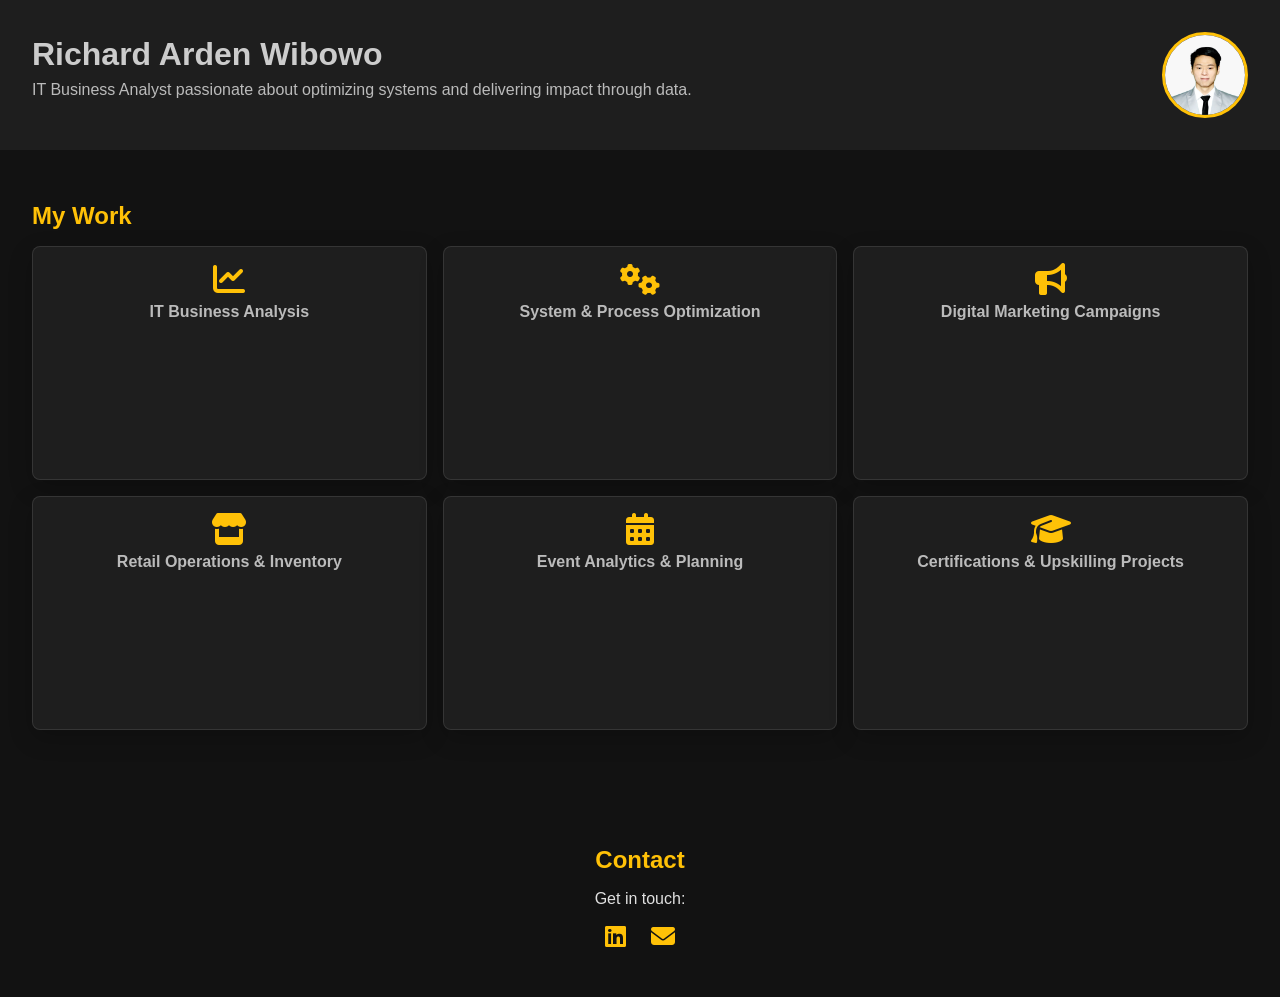
==== index.html @ 1804a98c "Add files via upload" ====
<!DOCTYPE html>
<html lang="en">
<head>
  <meta charset="UTF-8" />
  <meta name="viewport" content="width=device-width, initial-scale=1.0"/>
  <title>Richard Arden Wibowo - Portfolio</title>
  <link rel="stylesheet" href="https://cdnjs.cloudflare.com/ajax/libs/font-awesome/6.4.0/css/all.min.css"/>
  <style>
    body {
      font-family: 'Segoe UI', Tahoma, Geneva, Verdana, sans-serif;
      background: #121212;
      color: #e0e0e0;
      margin: 0;
      padding: 0;
    }
    nav {
      background: #222;
      color: #ffc107;
      display: flex;
      justify-content: space-around;
      padding: 1rem;
      position: sticky;
      top: 0;
      z-index: 1000;
    }
    nav a {
      color: #ffc107;
      text-decoration: none;
      font-weight: bold;
    }
    header {
      display: flex;
      justify-content: space-between;
      align-items: center;
      padding: 2rem;
      background: #1e1e1e;
    }
    header h1 {
      margin: 0;
      color: #ccc;
    }
    header img {
      width: 80px;
      height: 80px;
      border-radius: 50%;
      border: 3px solid #ffc107;
    }
    .intro {
      margin-top: 0.5rem;
      color: #bbb;
      font-size: 1rem;
    }
    .section {
      padding: 2rem;
    }
    .section h2 {
      color: #ffc107;
      margin-bottom: 1rem;
    }
    .work-gallery {
      display: grid;
      grid-template-columns: repeat(3, 1fr);
      gap: 1rem;
    }
    .work-gallery div {
      backdrop-filter: blur(10px);
      border: 1px solid rgba(255, 255, 255, 0.1);
      background: #1e1e1e;
      height: 200px;
      display: flex;
      flex-direction: column;
      align-items: center;
      justify-content: center;
      font-weight: 600;
      color: #bbb;
      border-radius: 8px;
      text-align: center;
      padding: 1rem;
      position: relative;
      overflow: hidden;
      transition: all 0.4s ease;
      cursor: pointer;
      box-shadow: 0 8px 24px rgba(0,0,0,0.2);
    }
    .work-gallery div:hover {
      transform: translateY(-5px);
      box-shadow: 0 10px 20px rgba(0, 0, 0, 0.15);
    }
    .work-gallery i {
      font-size: 2rem;
      margin-bottom: 0.5rem;
      color: #ffc107;
      transition: transform 0.3s ease;
    }
    .work-gallery div:hover i {
      transform: translateY(-10px) scale(1.1);
    }
    .desc {
      line-height: 1.5;
      opacity: 0;
      position: absolute;
      bottom: 1rem;
      left: 1rem;
      right: 1rem;
      font-size: 0.85rem;
      color: #ccc;
      transition: opacity 0.4s ease, transform 0.4s ease;
      transform: translateY(20px);
      pointer-events: none;
    }
    .work-gallery div:hover .desc {
      line-height: 1.5;
      opacity: 1;
      transform: translateY(0);
    }
    .contact {
      text-align: center;
      margin-top: 2rem;
    }
    .contact i {
      margin: 0 10px;
      color: #ffc107;
      font-size: 1.5rem;
    }
  </style>
</head>
<body>
  <style>
    a:hover {
      text-decoration: underline;
    }
    @media (max-width: 768px) {
      .work-gallery {
        grid-template-columns: 1fr !important;
      }
    }
  </style>
  <header>
    <div>
      <h1>Richard Arden Wibowo</h1>
      <p class="intro">IT Business Analyst passionate about optimizing systems and delivering impact through data.</p>
    </div>
    <img src="Square Photo Richard.png" alt="Profile Photo"/>
  </header>

  <section id="work" class="section">
    <h2>My Work</h2>
    <div class="work-gallery">
      <div>
        <i class="fas fa-chart-line"></i>
        IT Business Analysis
        <div class="desc">
          Improved Indonesia’s public portal UX, developed risk analysis for e-Gov systems, and supported data architecture for national projects.
        </div>
      </div>
      <div>
        <i class="fas fa-cogs"></i>
        System & Process Optimization
        <div class="desc">
          Enhanced criminal justice systems and archival infrastructure by aligning business needs with scalable IT solutions.
        </div>
      </div>
      <div>
        <i class="fas fa-bullhorn"></i>
        Digital Marketing Campaigns
        <div class="desc">
          Boosted engagement by 50% and website traffic by 25% through data-driven content strategy and SEO.
        </div>
      </div>
      <div>
        <i class="fas fa-store"></i>
        Retail Operations & Inventory
        <div class="desc">
          Applied AI and accessibility risk assessment for stock monitoring at Safeway; improved meat-cutting and labeling workflows.
        </div>
      </div>
      <div>
        <i class="fas fa-calendar-alt"></i>
        Event Analytics & Planning
        <div class="desc">
          Led event planning with data-driven scheduling, guest analysis, and vendor performance tracking across multiple concurrent events.
        </div>
      </div>
      <div>
        <i class="fas fa-graduation-cap"></i>
        Certifications & Upskilling Projects
        <div class="desc">
          Hands-on projects in Machine Learning, Cloud Computing (Bangkit), Oracle Database, and SAP S/4HANA systems.
        </div>
      </div>
    </div>
  </section>

  <section id="contact" class="section contact">
    <h2>Contact</h2>
    <p>Get in touch:</p>
    <p>
      <a href="https://www.linkedin.com/in/richard-arden/" target="_blank"><i class="fab fa-linkedin"></i></a>
      <a href="mailto:richard.arden.w@gmail.com"><i class="fas fa-envelope"></i></a>
    </p>
  </section>
</body>
</html>
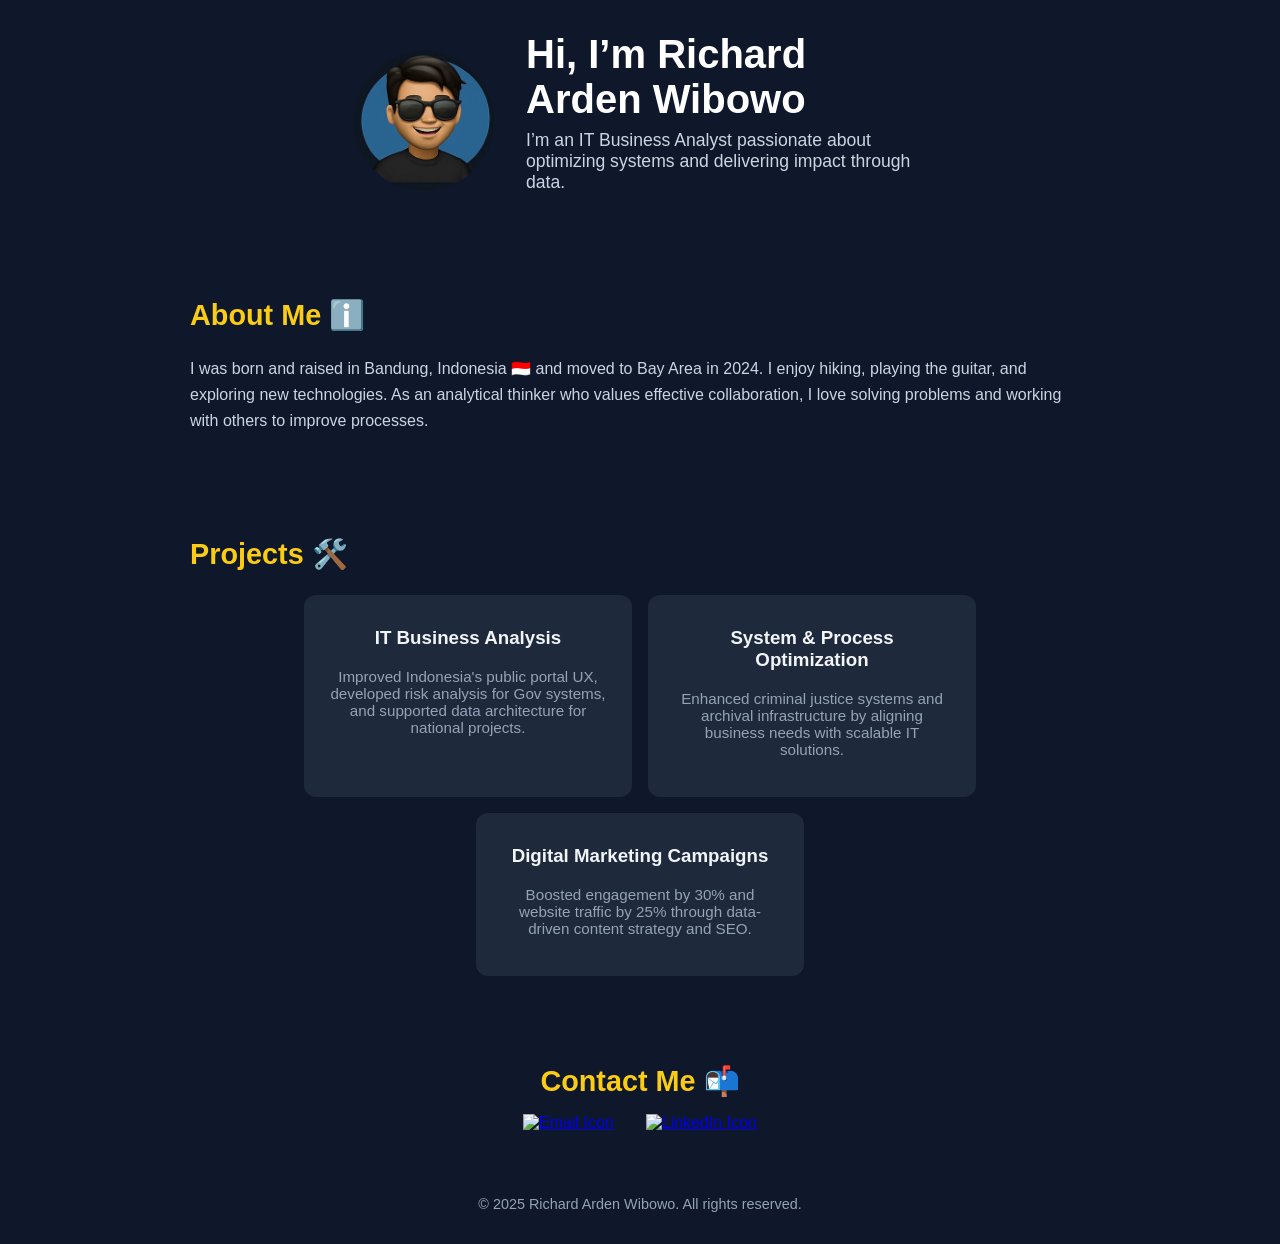
==== commit 6b53b287: "Add files via upload" ====
--- a/index.html
+++ b/index.html
@@ -1,204 +1,168 @@
-
 <!DOCTYPE html>
 <html lang="en">
 <head>
   <meta charset="UTF-8" />
-  <meta name="viewport" content="width=device-width, initial-scale=1.0"/>
+  <meta name="viewport" content="width=device-width, initial-scale=1.0" />
   <title>Richard Arden Wibowo - Portfolio</title>
-  <link rel="stylesheet" href="https://cdnjs.cloudflare.com/ajax/libs/font-awesome/6.4.0/css/all.min.css"/>
   <style>
     body {
-      font-family: 'Segoe UI', Tahoma, Geneva, Verdana, sans-serif;
-      background: #121212;
-      color: #e0e0e0;
       margin: 0;
-      padding: 0;
-    }
-    nav {
-      background: #222;
-      color: #ffc107;
-      display: flex;
-      justify-content: space-around;
-      padding: 1rem;
-      position: sticky;
-      top: 0;
-      z-index: 1000;
-    }
-    nav a {
-      color: #ffc107;
-      text-decoration: none;
-      font-weight: bold;
+      font-family: 'Segoe UI', sans-serif;
+      background-color: #0f172a;
+      color: #ffffff;
     }
     header {
       display: flex;
-      justify-content: space-between;
       align-items: center;
-      padding: 2rem;
-      background: #1e1e1e;
-    }
-    header h1 {
-      margin: 0;
-      color: #ccc;
+      justify-content: center;
+      flex-wrap: wrap;
+      padding: 2rem 1rem;
+      gap: 2rem;
     }
     header img {
-      width: 80px;
-      height: 80px;
+      width: 140px;
+      height: 140px;
       border-radius: 50%;
-      border: 3px solid #ffc107;
     }
-    .intro {
+    .intro-text {
+      max-width: 400px;
+    }
+    .intro-text h1 {
+      font-size: 2.5rem;
+      font-weight: bold;
+      margin: 0;
+    }
+    .intro-text p {
+      font-size: 1.1rem;
+      color: #cbd5e1;
       margin-top: 0.5rem;
-      color: #bbb;
-      font-size: 1rem;
     }
-    .section {
+    .about-section, .projects-section {
+      padding: 2rem 1rem;
+      max-width: 900px;
+      margin: auto;
+    }
+    .about-section h2, .projects-section h2 {
+      color: #facc15;
+      font-size: 1.8rem;
+    }
+    .about-section p {
+      line-height: 1.6;
+      color: #cbd5e1;
+    }
+    .projects {
+      display: flex;
+      flex-wrap: wrap;
+      gap: 1rem;
+      justify-content: center;
+      margin-top: 1rem;
+    }
+    .project-card {
+      background-color: #1e293b;
+      padding: 1.5rem;
+      border-radius: 12px;
+      flex: 1;
+      min-width: 250px;
+      max-width: 280px;
+      text-align: center;
+      transition: transform 0.3s ease;
+    }
+    .project-card:hover {
+      transform: translateY(-5px);
+    }
+    .project-card h3 {
+      margin-top: 0.5rem;
+      color: #f1f5f9;
+    }
+    .project-card p {
+      font-size: 0.95rem;
+      color: #94a3b8;
+    }
+    .contact-icons {
+      display: flex;
+      gap: 2rem;
+      justify-content: center;
+      align-items: center;
+      margin-top: 1rem;
+    }
+    .contact-icons img {
+      width: 40px;
+      transition: transform 0.2s ease;
+    }
+    .contact-icons img:hover {
+      transform: scale(1.1);
+    }
+    footer {
+      text-align: center;
       padding: 2rem;
+      color: #94a3b8;
+      font-size: 0.9rem;
     }
-    .section h2 {
-      color: #ffc107;
+    .contact-section {
+      padding: 2rem 1rem;
+      max-width: 1200px;
+      margin: auto;
+    }
+    .contact-section h2 {
+      color: #facc15;
+      font-size: 1.8rem;
+      text-align: center;
       margin-bottom: 1rem;
     }
-    .work-gallery {
-      display: grid;
-      grid-template-columns: repeat(3, 1fr);
-      gap: 1rem;
-    }
-    .work-gallery div {
-      backdrop-filter: blur(10px);
-      border: 1px solid rgba(255, 255, 255, 0.1);
-      background: #1e1e1e;
-      height: 200px;
-      display: flex;
-      flex-direction: column;
-      align-items: center;
-      justify-content: center;
-      font-weight: 600;
-      color: #bbb;
-      border-radius: 8px;
+    .contact-section p {
+      line-height: 1.6;
+      color: #cbd5e1;
       text-align: center;
-      padding: 1rem;
-      position: relative;
-      overflow: hidden;
-      transition: all 0.4s ease;
-      cursor: pointer;
-      box-shadow: 0 8px 24px rgba(0,0,0,0.2);
-    }
-    .work-gallery div:hover {
-      transform: translateY(-5px);
-      box-shadow: 0 10px 20px rgba(0, 0, 0, 0.15);
-    }
-    .work-gallery i {
-      font-size: 2rem;
-      margin-bottom: 0.5rem;
-      color: #ffc107;
-      transition: transform 0.3s ease;
-    }
-    .work-gallery div:hover i {
-      transform: translateY(-10px) scale(1.1);
-    }
-    .desc {
-      line-height: 1.5;
-      opacity: 0;
-      position: absolute;
-      bottom: 1rem;
-      left: 1rem;
-      right: 1rem;
-      font-size: 0.85rem;
-      color: #ccc;
-      transition: opacity 0.4s ease, transform 0.4s ease;
-      transform: translateY(20px);
-      pointer-events: none;
-    }
-    .work-gallery div:hover .desc {
-      line-height: 1.5;
-      opacity: 1;
-      transform: translateY(0);
-    }
-    .contact {
-      text-align: center;
-      margin-top: 2rem;
-    }
-    .contact i {
-      margin: 0 10px;
-      color: #ffc107;
-      font-size: 1.5rem;
     }
   </style>
 </head>
 <body>
-  <style>
-    a:hover {
-      text-decoration: underline;
-    }
-    @media (max-width: 768px) {
-      .work-gallery {
-        grid-template-columns: 1fr !important;
-      }
-    }
-  </style>
   <header>
-    <div>
-      <h1>Richard Arden Wibowo</h1>
-      <p class="intro">IT Business Analyst passionate about optimizing systems and delivering impact through data.</p>
+    <img src="0A3C7063-E66E-418E-AC38-9A99B55E7B28_1_201_a.jpeg" alt="Richard Arden Wibowo Genmoji">
+    <div class="intro-text">
+      <h1>Hi, I’m Richard Arden Wibowo</h1>
+      <p>I’m an IT Business Analyst passionate about optimizing systems and delivering impact through data.</p>
     </div>
-    <img src="Square Photo Richard.png" alt="Profile Photo"/>
   </header>
 
-  <section id="work" class="section">
-    <h2>My Work</h2>
-    <div class="work-gallery">
-      <div>
-        <i class="fas fa-chart-line"></i>
-        IT Business Analysis
-        <div class="desc">
-          Improved Indonesia’s public portal UX, developed risk analysis for e-Gov systems, and supported data architecture for national projects.
-        </div>
+  <section class="about-section">
+    <h2>About Me <span>ℹ️</span></h2>
+    <p>
+      I was born and raised in Bandung, Indonesia 🇮🇩 and moved to Bay Area in 2024. I enjoy hiking, playing the guitar, and exploring new technologies. As an analytical thinker who values effective collaboration, I love solving problems and working with others to improve processes.
+    </p>
+  </section>
+
+  <section class="projects-section">
+    <h2>Projects 🛠️</h2>
+    <div class="projects">
+      <div class="project-card">
+        <h3>IT Business Analysis</h3>
+        <p>Improved Indonesia's public portal UX, developed risk analysis for Gov systems, and supported data architecture for national projects.</p>
       </div>
-      <div>
-        <i class="fas fa-cogs"></i>
-        System & Process Optimization
-        <div class="desc">
-          Enhanced criminal justice systems and archival infrastructure by aligning business needs with scalable IT solutions.
-        </div>
+      <div class="project-card">
+        <h3>System & Process Optimization</h3>
+        <p>Enhanced criminal justice systems and archival infrastructure by aligning business needs with scalable IT solutions.</p>
       </div>
-      <div>
-        <i class="fas fa-bullhorn"></i>
-        Digital Marketing Campaigns
-        <div class="desc">
-          Boosted engagement by 50% and website traffic by 25% through data-driven content strategy and SEO.
-        </div>
-      </div>
-      <div>
-        <i class="fas fa-store"></i>
-        Retail Operations & Inventory
-        <div class="desc">
-          Applied AI and accessibility risk assessment for stock monitoring at Safeway; improved meat-cutting and labeling workflows.
-        </div>
-      </div>
-      <div>
-        <i class="fas fa-calendar-alt"></i>
-        Event Analytics & Planning
-        <div class="desc">
-          Led event planning with data-driven scheduling, guest analysis, and vendor performance tracking across multiple concurrent events.
-        </div>
-      </div>
-      <div>
-        <i class="fas fa-graduation-cap"></i>
-        Certifications & Upskilling Projects
-        <div class="desc">
-          Hands-on projects in Machine Learning, Cloud Computing (Bangkit), Oracle Database, and SAP S/4HANA systems.
-        </div>
+      <div class="project-card">
+        <h3>Digital Marketing Campaigns</h3>
+        <p>Boosted engagement by 30% and website traffic by 25% through data-driven content strategy and SEO.</p>
       </div>
     </div>
   </section>
 
-  <section id="contact" class="section contact">
-    <h2>Contact</h2>
-    <p>Get in touch:</p>
-    <p>
-      <a href="https://www.linkedin.com/in/richard-arden/" target="_blank"><i class="fab fa-linkedin"></i></a>
-      <a href="mailto:richard.arden.w@gmail.com"><i class="fas fa-envelope"></i></a>
-    </p>
+  <section class="contact-section">
+    <h2>Contact Me 📬</h2>
+    <div class="contact-icons">
+      <a href="mailto:richard.arden.w@gmail.com" target="_blank">
+        <img src="https://cdn-icons-png.flaticon.com/512/732/732200.png" alt="Email Icon">
+      </a>
+      <a href="https://www.linkedin.com/in/richard-arden/" target="_blank">
+        <img src="https://cdn-icons-png.flaticon.com/512/174/174857.png" alt="LinkedIn Icon">
+      </a>
+    </div>
   </section>
+  <footer>
+    &copy; 2025 Richard Arden Wibowo. All rights reserved.
+  </footer>
 </body>
 </html>
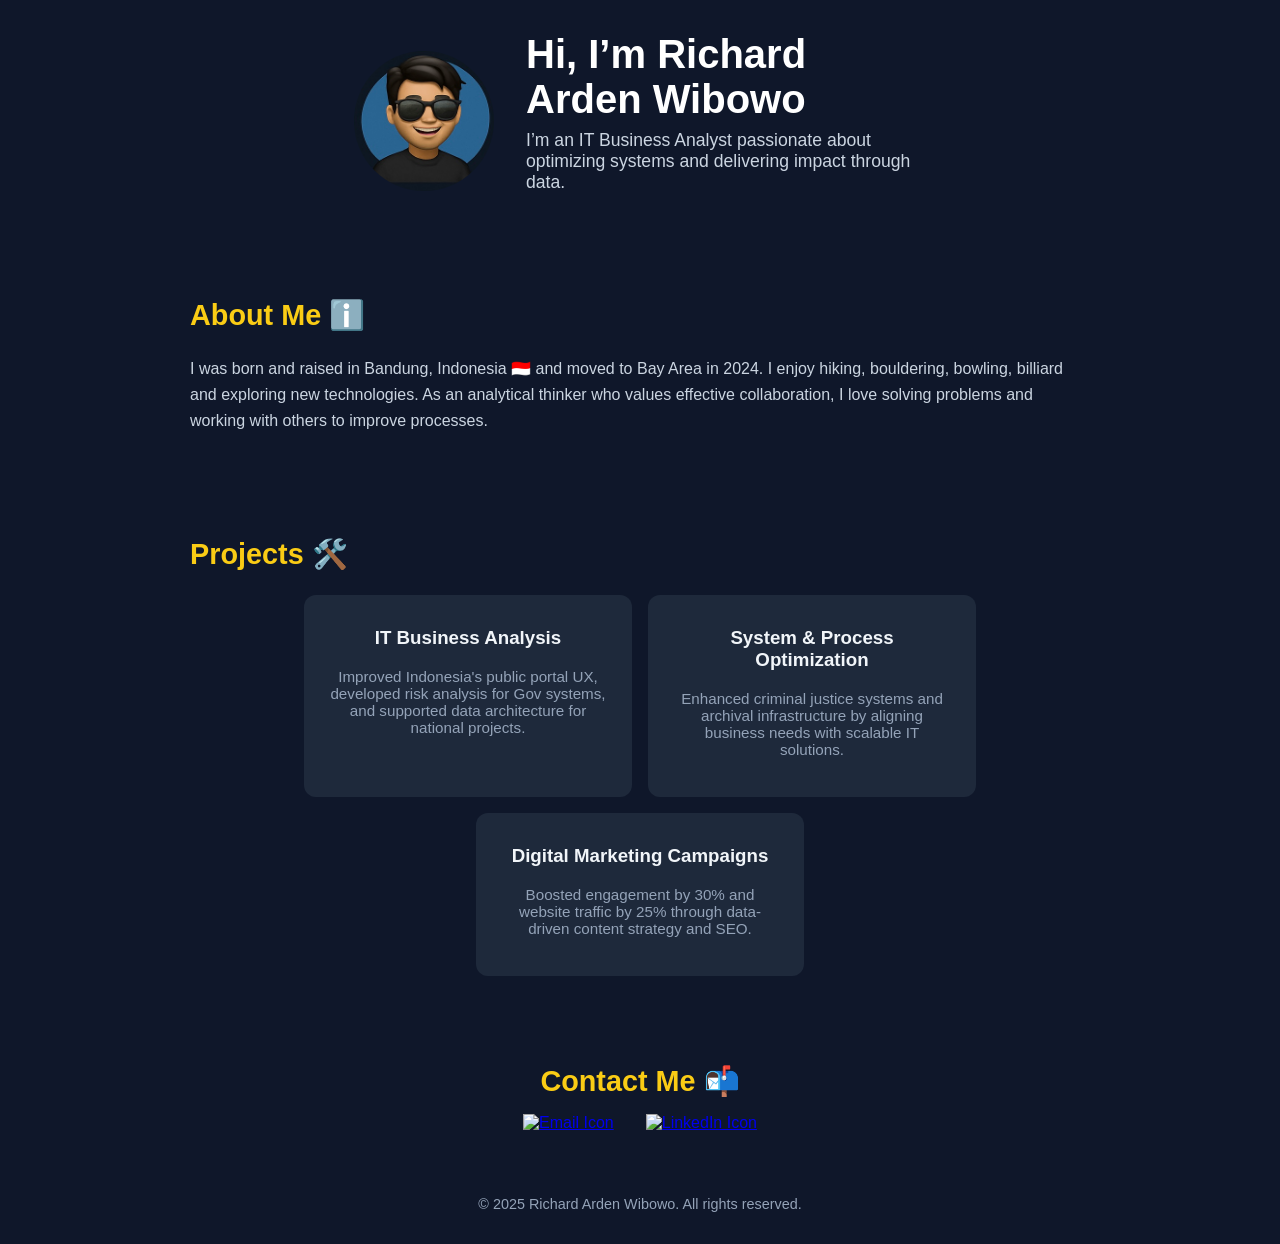
==== commit 3d090f67: "Update index.html" ====
--- a/index.html
+++ b/index.html
@@ -128,7 +128,7 @@
   <section class="about-section">
     <h2>About Me <span>ℹ️</span></h2>
     <p>
-      I was born and raised in Bandung, Indonesia 🇮🇩 and moved to Bay Area in 2024. I enjoy hiking, playing the guitar, and exploring new technologies. As an analytical thinker who values effective collaboration, I love solving problems and working with others to improve processes.
+      I was born and raised in Bandung, Indonesia 🇮🇩 and moved to Bay Area in 2024. I enjoy hiking, bouldering, bowling, billiard and exploring new technologies. As an analytical thinker who values effective collaboration, I love solving problems and working with others to improve processes.
     </p>
   </section>
 
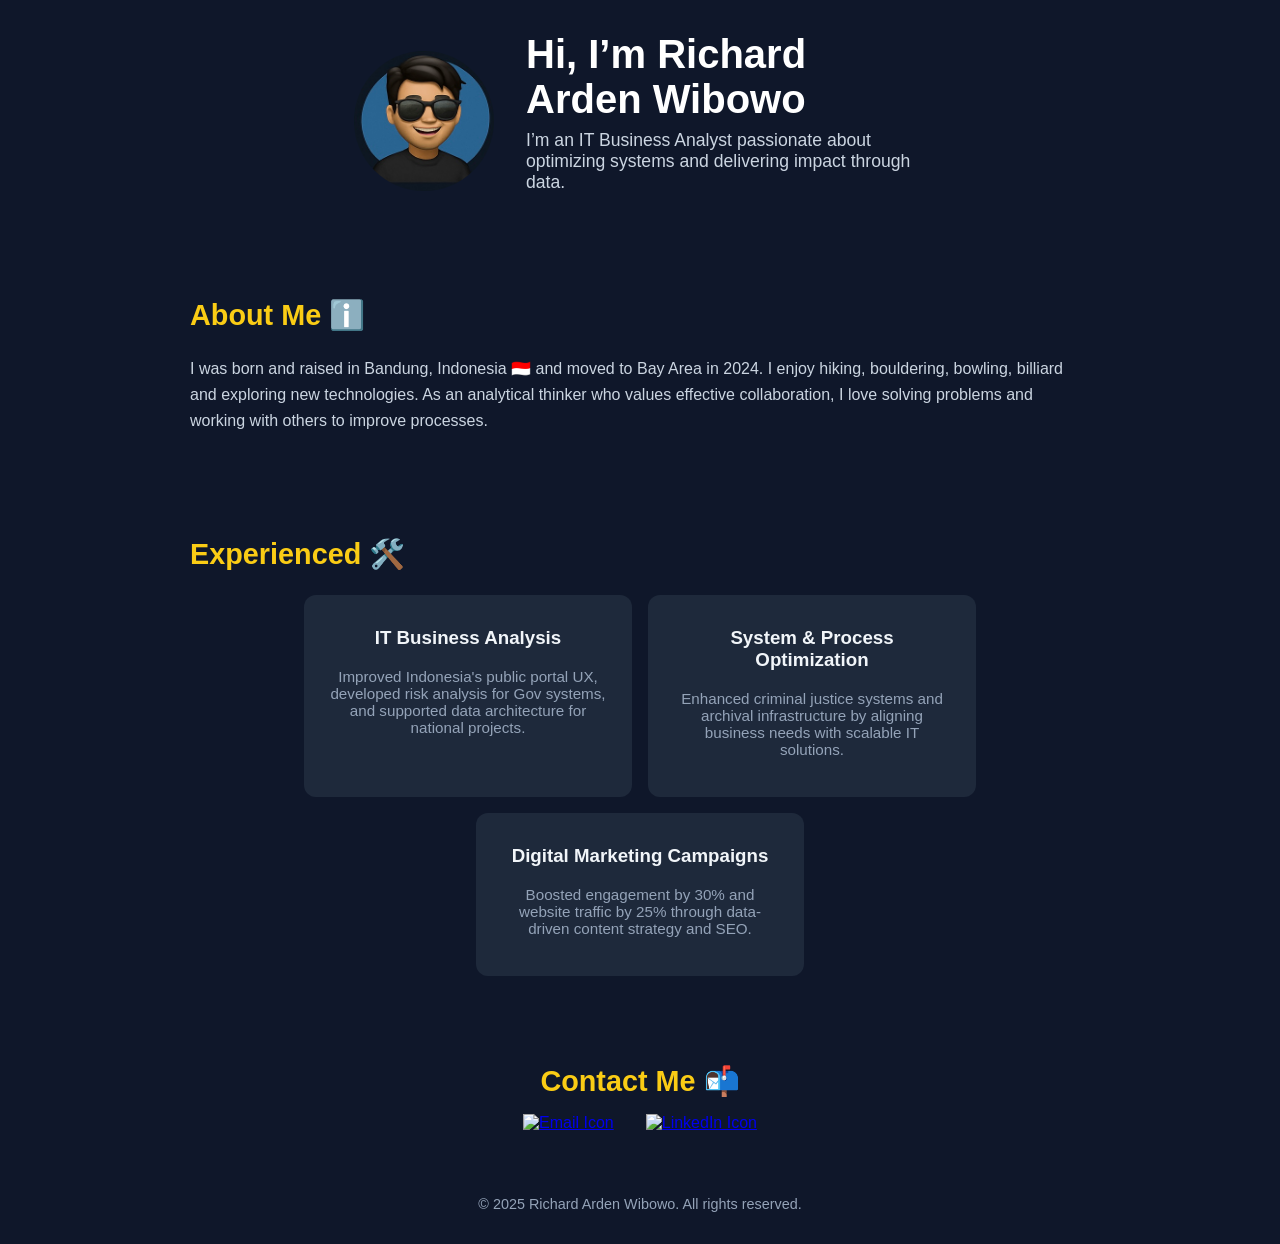
==== commit 627c5f2c: "Update index.html" ====
--- a/index.html
+++ b/index.html
@@ -133,7 +133,7 @@
   </section>
 
   <section class="projects-section">
-    <h2>Projects 🛠️</h2>
+    <h2>Experienced 🛠️</h2>
     <div class="projects">
       <div class="project-card">
         <h3>IT Business Analysis</h3>
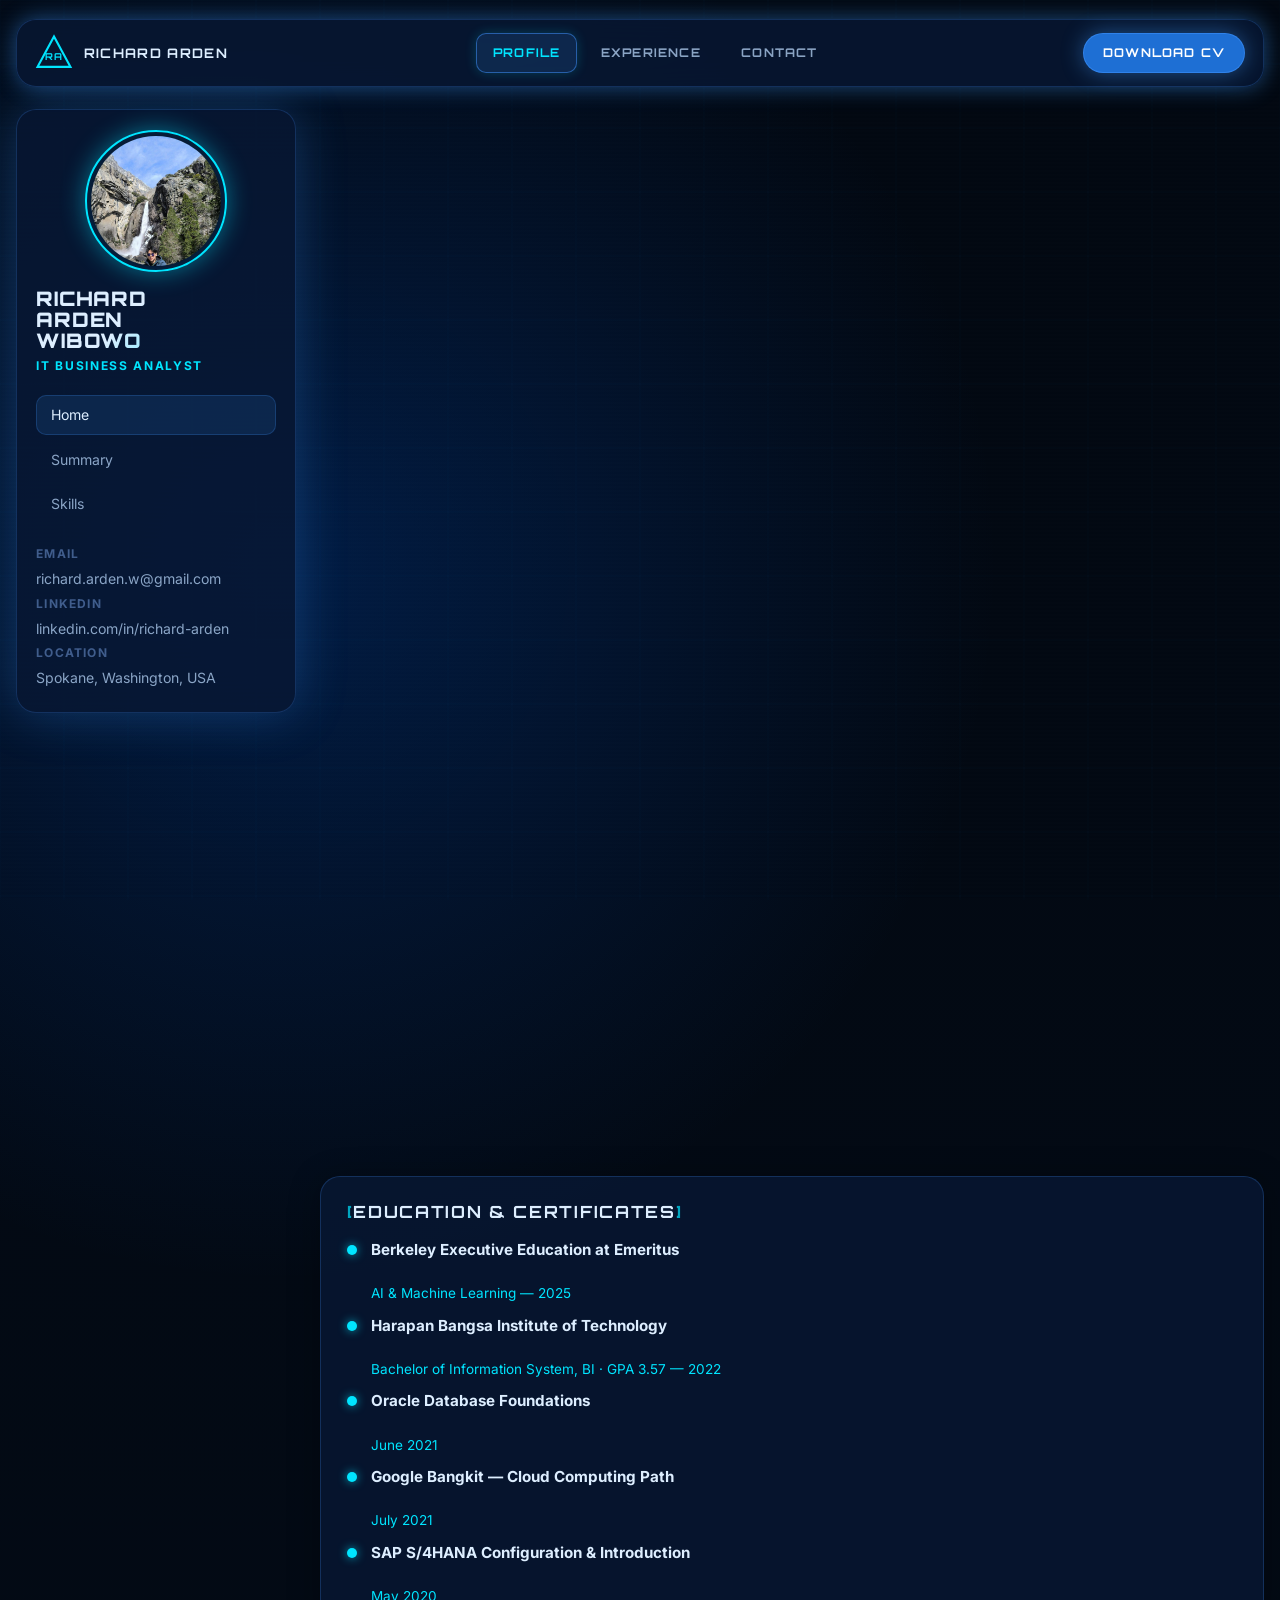
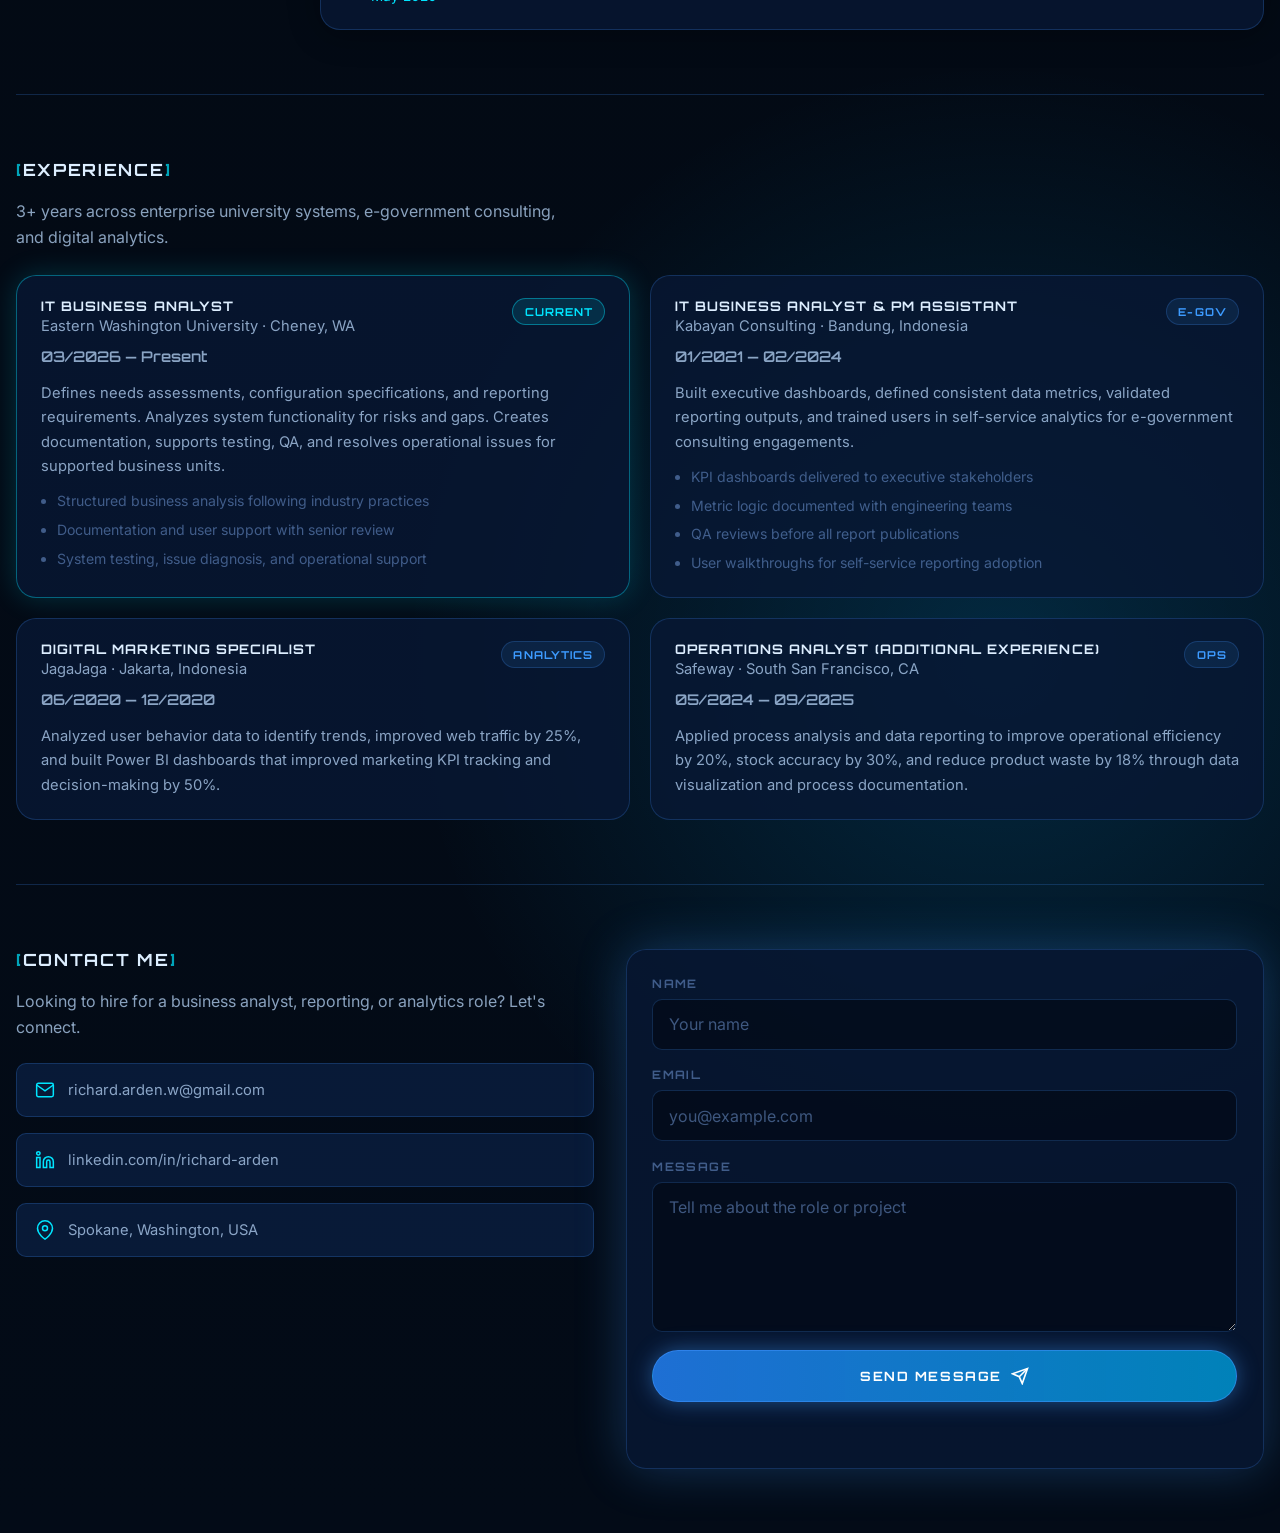
==== commit d756dcf8: "Rename richard-portfolio.html to index.html" ====
--- a/index.html
+++ b/index.html
@@ -1,168 +1,275 @@
 <!DOCTYPE html>
-<html lang="en">
+<html lang="en" data-theme="dark">
 <head>
   <meta charset="UTF-8" />
   <meta name="viewport" content="width=device-width, initial-scale=1.0" />
-  <title>Richard Arden Wibowo - Portfolio</title>
-  <style>
-    body {
-      margin: 0;
-      font-family: 'Segoe UI', sans-serif;
-      background-color: #0f172a;
-      color: #ffffff;
-    }
-    header {
-      display: flex;
-      align-items: center;
-      justify-content: center;
-      flex-wrap: wrap;
-      padding: 2rem 1rem;
-      gap: 2rem;
-    }
-    header img {
-      width: 140px;
-      height: 140px;
-      border-radius: 50%;
-    }
-    .intro-text {
-      max-width: 400px;
-    }
-    .intro-text h1 {
-      font-size: 2.5rem;
-      font-weight: bold;
-      margin: 0;
-    }
-    .intro-text p {
-      font-size: 1.1rem;
-      color: #cbd5e1;
-      margin-top: 0.5rem;
-    }
-    .about-section, .projects-section {
-      padding: 2rem 1rem;
-      max-width: 900px;
-      margin: auto;
-    }
-    .about-section h2, .projects-section h2 {
-      color: #facc15;
-      font-size: 1.8rem;
-    }
-    .about-section p {
-      line-height: 1.6;
-      color: #cbd5e1;
-    }
-    .projects {
-      display: flex;
-      flex-wrap: wrap;
-      gap: 1rem;
-      justify-content: center;
-      margin-top: 1rem;
-    }
-    .project-card {
-      background-color: #1e293b;
-      padding: 1.5rem;
-      border-radius: 12px;
-      flex: 1;
-      min-width: 250px;
-      max-width: 280px;
-      text-align: center;
-      transition: transform 0.3s ease;
-    }
-    .project-card:hover {
-      transform: translateY(-5px);
-    }
-    .project-card h3 {
-      margin-top: 0.5rem;
-      color: #f1f5f9;
-    }
-    .project-card p {
-      font-size: 0.95rem;
-      color: #94a3b8;
-    }
-    .contact-icons {
-      display: flex;
-      gap: 2rem;
-      justify-content: center;
-      align-items: center;
-      margin-top: 1rem;
-    }
-    .contact-icons img {
-      width: 40px;
-      transition: transform 0.2s ease;
-    }
-    .contact-icons img:hover {
-      transform: scale(1.1);
-    }
-    footer {
-      text-align: center;
-      padding: 2rem;
-      color: #94a3b8;
-      font-size: 0.9rem;
-    }
-    .contact-section {
-      padding: 2rem 1rem;
-      max-width: 1200px;
-      margin: auto;
-    }
-    .contact-section h2 {
-      color: #facc15;
-      font-size: 1.8rem;
-      text-align: center;
-      margin-bottom: 1rem;
-    }
-    .contact-section p {
-      line-height: 1.6;
-      color: #cbd5e1;
-      text-align: center;
-    }
-  </style>
+  <title>Richard Arden Wibowo — IT Business Analyst</title>
+  <meta name="description" content="IT Business Analyst portfolio — Richard Arden Wibowo" />
+  <link rel="preconnect" href="https://fonts.googleapis.com">
+  <link rel="preconnect" href="https://fonts.gstatic.com" crossorigin>
+  <link href="https://fonts.googleapis.com/css2?family=Orbitron:wght@400;600;700;900&family=Inter:wght@300;400;500;600;700&display=swap" rel="stylesheet">
+  <link rel="stylesheet" href="./styles.css" />
+  <script defer src="./script.js"></script>
 </head>
 <body>
-  <header>
-    <img src="0A3C7063-E66E-418E-AC38-9A99B55E7B28_1_201_a.jpeg" alt="Richard Arden Wibowo Genmoji">
-    <div class="intro-text">
-      <h1>Hi, I’m Richard Arden Wibowo</h1>
-      <p>I’m an IT Business Analyst passionate about optimizing systems and delivering impact through data.</p>
-    </div>
-  </header>
-
-  <section class="about-section">
-    <h2>About Me <span>ℹ️</span></h2>
-    <p>
-      I was born and raised in Bandung, Indonesia 🇮🇩 and moved to Bay Area in 2024. I enjoy hiking, bouldering, bowling, billiard and exploring new technologies. As an analytical thinker who values effective collaboration, I love solving problems and working with others to improve processes.
-    </p>
-  </section>
-
-  <section class="projects-section">
-    <h2>Experienced 🛠️</h2>
-    <div class="projects">
-      <div class="project-card">
-        <h3>IT Business Analysis</h3>
-        <p>Improved Indonesia's public portal UX, developed risk analysis for Gov systems, and supported data architecture for national projects.</p>
+  <a class="skip-link" href="#main">Skip to content</a>
+  <canvas id="grid-canvas" aria-hidden="true"></canvas>
+
+  <div class="shell">
+    <header class="topbar" role="banner">
+      <div class="brand">
+        <svg viewBox="0 0 44 44" width="38" height="38" aria-label="RA logo" role="img">
+          <polygon points="22,3 41,38 3,38" fill="none" stroke="currentColor" stroke-width="2.5" class="logo-tri"/>
+          <text x="22" y="30" text-anchor="middle" font-family="Orbitron" font-size="11" font-weight="700" fill="currentColor" class="logo-text">RA</text>
+        </svg>
+        <span>RICHARD ARDEN</span>
       </div>
-      <div class="project-card">
-        <h3>System & Process Optimization</h3>
-        <p>Enhanced criminal justice systems and archival infrastructure by aligning business needs with scalable IT solutions.</p>
-      </div>
-      <div class="project-card">
-        <h3>Digital Marketing Campaigns</h3>
-        <p>Boosted engagement by 30% and website traffic by 25% through data-driven content strategy and SEO.</p>
-      </div>
-    </div>
-  </section>
-
-  <section class="contact-section">
-    <h2>Contact Me 📬</h2>
-    <div class="contact-icons">
-      <a href="mailto:richard.arden.w@gmail.com" target="_blank">
-        <img src="https://cdn-icons-png.flaticon.com/512/732/732200.png" alt="Email Icon">
-      </a>
-      <a href="https://www.linkedin.com/in/richard-arden/" target="_blank">
-        <img src="https://cdn-icons-png.flaticon.com/512/174/174857.png" alt="LinkedIn Icon">
-      </a>
-    </div>
-  </section>
-  <footer>
-    &copy; 2025 Richard Arden Wibowo. All rights reserved.
-  </footer>
+      <nav class="top-nav" aria-label="Main navigation">
+        <a href="#profile" class="tab-link">PROFILE</a>
+        <a href="#project" class="tab-link">EXPERIENCE</a>
+        <a href="#contact" class="tab-link">CONTACT</a>
+      </nav>
+      <a class="dl-cv" href="mailto:richard.arden.w@gmail.com" aria-label="Download CV via email">DOWNLOAD CV</a>
+    </header>
+
+    <main id="main">
+      <!-- ── PANEL: PROFILE ── -->
+      <section id="profile" class="panel active fade-in">
+        <div class="profile-layout">
+
+          <aside class="sidebar">
+            <div class="avatar-wrap">
+              <div class="avatar-ring" aria-hidden="true"></div>
+              <img
+                src="profile.jpeg"
+                alt="Richard Arden Wibowo at Yosemite National Park"
+                class="avatar-img"
+                width="130" height="130"
+                loading="eager"
+                decoding="async"
+              />
+            </div>
+
+            <div class="info-block">
+              <p class="name-tag orb">RICHARD<br>ARDEN<br>WIBOWO</p>
+              <p class="job-tag">IT BUSINESS ANALYST</p>
+            </div>
+
+            <nav class="sidebar-nav" aria-label="Section">
+              <a href="#profile" class="active">Home</a>
+              <a href="#summary">Summary</a>
+              <a href="#skills">Skills</a>
+            </nav>
+
+            <dl class="contact-dl">
+              <dt>Email</dt>
+              <dd><a href="mailto:richard.arden.w@gmail.com">richard.arden.w@gmail.com</a></dd>
+              <dt>LinkedIn</dt>
+              <dd><a href="https://www.linkedin.com/in/richard-arden/" target="_blank" rel="noopener noreferrer">linkedin.com/in/richard-arden</a></dd>
+              <dt>Location</dt>
+              <dd>Spokane, Washington, USA</dd>
+            </dl>
+          </aside>
+
+          <div class="profile-main">
+            <div id="summary" class="panel-block fade-in">
+              <h2 class="section-heading"><span class="bracket">[</span>ABOUT ME<span class="bracket">]</span></h2>
+              <p>I'm an IT Business Analyst with 3+ years of experience designing dashboards, validating reports, and ensuring data accuracy across enterprise and government systems. I partner with data engineers, analysts, and stakeholders to define metrics, document logic, and promote data-driven decision-making.</p>
+              <p>My work spans structured needs assessment, cross-functional collaboration, and user enablement — helping teams move from raw data to clear, trustworthy insight.</p>
+
+              <div class="stat-row">
+                <div class="stat-box">
+                  <strong class="stat-num orb">3+</strong>
+                  <span>Years experience</span>
+                </div>
+                <div class="stat-box">
+                  <strong class="stat-num orb">50%</strong>
+                  <span>KPI tracking improvement</span>
+                </div>
+                <div class="stat-box">
+                  <strong class="stat-num orb">25%</strong>
+                  <span>Web traffic increase</span>
+                </div>
+              </div>
+            </div>
+
+            <div id="skills" class="panel-block fade-in">
+              <h2 class="section-heading"><span class="bracket">[</span>SOFTWARE SKILLS<span class="bracket">]</span></h2>
+              <div class="tool-grid">
+                <div class="tool-chip">
+                  <svg viewBox="0 0 24 24" width="22" height="22" fill="none" stroke="currentColor" stroke-width="1.6"><rect x="3" y="3" width="18" height="18" rx="3"/><path d="M3 9h18M9 21V9"/></svg>
+                  <span>Power BI</span>
+                </div>
+                <div class="tool-chip">
+                  <svg viewBox="0 0 24 24" width="22" height="22" fill="none" stroke="currentColor" stroke-width="1.6"><ellipse cx="12" cy="12" rx="10" ry="5"/><path d="M2 12c0 4.4 4.5 8 10 8s10-3.6 10-8"/><path d="M12 2v20"/></svg>
+                  <span>SQL</span>
+                </div>
+                <div class="tool-chip">
+                  <svg viewBox="0 0 24 24" width="22" height="22" fill="none" stroke="currentColor" stroke-width="1.6"><rect x="3" y="3" width="18" height="18" rx="2"/><path d="M3 9h18M3 15h18M9 3v18"/></svg>
+                  <span>Excel</span>
+                </div>
+                <div class="tool-chip">
+                  <svg viewBox="0 0 24 24" width="22" height="22" fill="none" stroke="currentColor" stroke-width="1.6"><path d="M12 2L2 7l10 5 10-5-10-5zM2 17l10 5 10-5M2 12l10 5 10-5"/></svg>
+                  <span>SAP S/4HANA</span>
+                </div>
+                <div class="tool-chip">
+                  <svg viewBox="0 0 24 24" width="22" height="22" fill="none" stroke="currentColor" stroke-width="1.6"><circle cx="12" cy="12" r="10"/><path d="M12 2v20M2 12h20"/></svg>
+                  <span>Oracle DB</span>
+                </div>
+                <div class="tool-chip">
+                  <svg viewBox="0 0 24 24" width="22" height="22" fill="none" stroke="currentColor" stroke-width="1.6"><path d="M17.5 19H9a7 7 0 1 1 6.71-9h1.79a4.5 4.5 0 0 1 0 9Z"/></svg>
+                  <span>Google Cloud</span>
+                </div>
+                <div class="tool-chip">
+                  <svg viewBox="0 0 24 24" width="22" height="22" fill="none" stroke="currentColor" stroke-width="1.6"><polyline points="22 12 18 12 15 21 9 3 6 12 2 12"/></svg>
+                  <span>Looker</span>
+                </div>
+                <div class="tool-chip">
+                  <svg viewBox="0 0 24 24" width="22" height="22" fill="none" stroke="currentColor" stroke-width="1.6"><rect x="3" y="3" width="18" height="18" rx="2"/><path d="M9 9l6 6M15 9l-6 6"/></svg>
+                  <span>Google Data Studio</span>
+                </div>
+              </div>
+
+              <div class="lang-section">
+                <h3 class="mini-heading">PROFICIENCY BARS</h3>
+                <div class="bar-item"><span>Business Analyst</span><div class="bar"><div class="bar-fill" style="--w:95%"></div></div><span class="bar-pct">95%</span></div>
+                <div class="bar-item"><span>Data Analyst</span><div class="bar"><div class="bar-fill" style="--w:90%"></div></div><span class="bar-pct">90%</span></div>
+                <div class="bar-item"><span>AI Researcher</span><div class="bar"><div class="bar-fill" style="--w:82%"></div></div><span class="bar-pct">82%</span></div>
+                <div class="bar-item"><span>AI Governance</span><div class="bar"><div class="bar-fill" style="--w:78%"></div></div><span class="bar-pct">78%</span></div>
+                <div class="bar-item"><span>Requirements Gathering</span><div class="bar"><div class="bar-fill" style="--w:93%"></div></div><span class="bar-pct">93%</span></div>
+              </div>
+            </div>
+
+            <div class="panel-block fade-in">
+              <h2 class="section-heading"><span class="bracket">[</span>EDUCATION &amp; CERTIFICATES<span class="bracket">]</span></h2>
+              <ul class="edu-list">
+                <li><span class="edu-dot"></span><div><strong>Berkeley Executive Education at Emeritus</strong><br><em>AI &amp; Machine Learning — 2025</em></div></li>
+                <li><span class="edu-dot"></span><div><strong>Harapan Bangsa Institute of Technology</strong><br><em>Bachelor of Information System, BI · GPA 3.57 — 2022</em></div></li>
+                <li><span class="edu-dot"></span><div><strong>Oracle Database Foundations</strong><br><em>June 2021</em></div></li>
+                <li><span class="edu-dot"></span><div><strong>Google Bangkit — Cloud Computing Path</strong><br><em>July 2021</em></div></li>
+                <li><span class="edu-dot"></span><div><strong>SAP S/4HANA Configuration &amp; Introduction</strong><br><em>May 2020</em></div></li>
+              </ul>
+            </div>
+          </div>
+        </div>
+      </section>
+
+      <!-- ── PANEL: EXPERIENCE ── -->
+      <section id="project" class="panel fade-in">
+        <div class="exp-layout">
+          <div class="exp-header">
+            <h2 class="section-heading"><span class="bracket">[</span>EXPERIENCE<span class="bracket">]</span></h2>
+            <p class="sub-copy">3+ years across enterprise university systems, e-government consulting, and digital analytics.</p>
+          </div>
+
+          <div class="exp-grid">
+            <article class="exp-card active-card">
+              <div class="exp-card-top">
+                <div>
+                  <h3>IT BUSINESS ANALYST</h3>
+                  <p class="exp-org">Eastern Washington University · Cheney, WA</p>
+                </div>
+                <span class="badge badge-active">CURRENT</span>
+              </div>
+              <p class="exp-date">03/2026 — Present</p>
+              <p>Defines needs assessments, configuration specifications, and reporting requirements. Analyzes system functionality for risks and gaps. Creates documentation, supports testing, QA, and resolves operational issues for supported business units.</p>
+              <ul>
+                <li>Structured business analysis following industry practices</li>
+                <li>Documentation and user support with senior review</li>
+                <li>System testing, issue diagnosis, and operational support</li>
+              </ul>
+            </article>
+
+            <article class="exp-card">
+              <div class="exp-card-top">
+                <div>
+                  <h3>IT BUSINESS ANALYST &amp; PM ASSISTANT</h3>
+                  <p class="exp-org">Kabayan Consulting · Bandung, Indonesia</p>
+                </div>
+                <span class="badge">E-GOV</span>
+              </div>
+              <p class="exp-date">01/2021 — 02/2024</p>
+              <p>Built executive dashboards, defined consistent data metrics, validated reporting outputs, and trained users in self-service analytics for e-government consulting engagements.</p>
+              <ul>
+                <li>KPI dashboards delivered to executive stakeholders</li>
+                <li>Metric logic documented with engineering teams</li>
+                <li>QA reviews before all report publications</li>
+                <li>User walkthroughs for self-service reporting adoption</li>
+              </ul>
+            </article>
+
+            <article class="exp-card">
+              <div class="exp-card-top">
+                <div>
+                  <h3>DIGITAL MARKETING SPECIALIST</h3>
+                  <p class="exp-org">JagaJaga · Jakarta, Indonesia</p>
+                </div>
+                <span class="badge">ANALYTICS</span>
+              </div>
+              <p class="exp-date">06/2020 — 12/2020</p>
+              <p>Analyzed user behavior data to identify trends, improved web traffic by 25%, and built Power BI dashboards that improved marketing KPI tracking and decision-making by 50%.</p>
+            </article>
+
+            <article class="exp-card">
+              <div class="exp-card-top">
+                <div>
+                  <h3>OPERATIONS ANALYST (ADDITIONAL EXPERIENCE)</h3>
+                  <p class="exp-org">Safeway · South San Francisco, CA</p>
+                </div>
+                <span class="badge">OPS</span>
+              </div>
+              <p class="exp-date">05/2024 — 09/2025</p>
+              <p>Applied process analysis and data reporting to improve operational efficiency by 20%, stock accuracy by 30%, and reduce product waste by 18% through data visualization and process documentation.</p>
+            </article>
+          </div>
+        </div>
+      </section>
+
+      <!-- ── PANEL: CONTACT ── -->
+      <section id="contact" class="panel fade-in">
+        <div class="contact-layout">
+          <div class="contact-left">
+            <h2 class="section-heading"><span class="bracket">[</span>CONTACT ME<span class="bracket">]</span></h2>
+            <p class="sub-copy">Looking to hire for a business analyst, reporting, or analytics role? Let's connect.</p>
+            <div class="contact-info-stack">
+              <div class="contact-info-item">
+                <svg viewBox="0 0 24 24" width="20" height="20" fill="none" stroke="currentColor" stroke-width="1.8"><path d="M4 4h16c1.1 0 2 .9 2 2v12c0 1.1-.9 2-2 2H4c-1.1 0-2-.9-2-2V6c0-1.1.9-2 2-2z"/><polyline points="22,6 12,13 2,6"/></svg>
+                <a href="mailto:richard.arden.w@gmail.com">richard.arden.w@gmail.com</a>
+              </div>
+              <div class="contact-info-item">
+                <svg viewBox="0 0 24 24" width="20" height="20" fill="none" stroke="currentColor" stroke-width="1.8"><path d="M16 8a6 6 0 0 1 6 6v7h-4v-7a2 2 0 0 0-2-2 2 2 0 0 0-2 2v7h-4v-7a6 6 0 0 1 6-6z"/><rect x="2" y="9" width="4" height="12"/><circle cx="4" cy="4" r="2"/></svg>
+                <a href="https://www.linkedin.com/in/richard-arden/" target="_blank" rel="noopener noreferrer">linkedin.com/in/richard-arden</a>
+              </div>
+              <div class="contact-info-item">
+                <svg viewBox="0 0 24 24" width="20" height="20" fill="none" stroke="currentColor" stroke-width="1.8"><path d="M21 10c0 7-9 13-9 13s-9-6-9-13a9 9 0 0 1 18 0z"/><circle cx="12" cy="10" r="3"/></svg>
+                <span>Spokane, Washington, USA</span>
+              </div>
+            </div>
+
+          </div>
+
+          <form class="contact-form-panel" id="contact-form" action="mailto:richard.arden.w@gmail.com" method="post" enctype="text/plain">
+            <div class="form-group">
+              <label for="name">NAME</label>
+              <input id="name" name="name" type="text" placeholder="Your name" autocomplete="name" required>
+            </div>
+            <div class="form-group">
+              <label for="email">EMAIL</label>
+              <input id="email" name="email" type="email" placeholder="you@example.com" autocomplete="email" required>
+            </div>
+            <div class="form-group">
+              <label for="message">MESSAGE</label>
+              <textarea id="message" name="message" rows="6" placeholder="Tell me about the role or project" required></textarea>
+            </div>
+            <button type="submit" class="send-btn">
+              <span>SEND MESSAGE</span>
+              <svg viewBox="0 0 24 24" width="18" height="18" fill="none" stroke="currentColor" stroke-width="2.2"><line x1="22" y1="2" x2="11" y2="13"/><polygon points="22 2 15 22 11 13 2 9 22 2"/></svg>
+            </button>
+            <p id="form-status" class="form-status" aria-live="polite"></p>
+          </form>
+        </div>
+      </section>
+    </main>
+  </div>
 </body>
 </html>
--- a/styles.css
+++ b/styles.css
@@ -0,0 +1,383 @@
+/* ── TOKENS ─────────────────────────────────────── */
+:root {
+  --bg:       #030b17;
+  --bg-2:     #050f1e;
+  --panel:    rgba(8,24,52,0.82);
+  --panel-2:  rgba(12,32,68,0.72);
+  --border:   rgba(64,148,255,0.22);
+  --border-h: rgba(64,148,255,0.52);
+  --text:     #ddeeff;
+  --muted:    rgba(190,220,255,0.72);
+  --faint:    rgba(140,185,255,0.44);
+  --blue:     #3d9bff;
+  --blue-2:   #1e6fd4;
+  --cyan:     #00e5ff;
+  --cyan-dim: rgba(0,229,255,0.18);
+  --glow:     0 0 22px rgba(61,155,255,0.45);
+  --glow-lg:  0 0 50px rgba(61,155,255,0.28);
+  --ease:     220ms cubic-bezier(.2,.8,.2,1);
+  --font-hd:  'Orbitron', 'Courier New', monospace;
+  --font-bd:  'Inter', system-ui, sans-serif;
+  --r-card:   20px;
+  --r-sm:     10px;
+  --content:  1320px;
+}
+
+[data-theme="light"] {
+  --bg:      #0d1c33;
+  --bg-2:    #102040;
+  --panel:   rgba(13,32,62,0.9);
+  --text:    #e8f2ff;
+  --muted:   rgba(180,212,255,0.75);
+  --faint:   rgba(130,175,255,0.5);
+}
+
+/* ── RESET ───────────────────────────────────────── */
+*,*::before,*::after{box-sizing:border-box;margin:0;padding:0;}
+html{scroll-behavior:smooth;-webkit-font-smoothing:antialiased;}
+body{
+  min-height:100vh;
+  font-family:var(--font-bd);
+  font-size:1rem;
+  color:var(--text);
+  background:radial-gradient(circle at 22% 18%, rgba(0,80,200,0.28), transparent 26%),
+             radial-gradient(circle at 78% 72%, rgba(0,180,255,0.18), transparent 24%),
+             linear-gradient(180deg, #030912, var(--bg));
+  overflow-x:hidden;
+}
+a{color:inherit;text-decoration:none;}
+button,input,textarea,select{font:inherit;color:inherit;}
+img,svg{display:block;max-width:100%;}
+:focus-visible{outline:2px solid var(--cyan);outline-offset:3px;}
+
+/* ── GRID CANVAS ──────────────────────────────────── */
+#grid-canvas{
+  position:fixed;inset:0;z-index:0;pointer-events:none;opacity:0.35;
+}
+
+/* ── SKIP LINK ────────────────────────────────────── */
+.skip-link{position:absolute;left:1rem;top:-3rem;background:var(--cyan);color:#000;padding:.5rem .9rem;border-radius:8px;z-index:999;}
+.skip-link:focus{top:1rem;}
+
+/* ── SHELL ──────────────────────────────────────────── */
+.shell{
+  position:relative;z-index:1;
+  width:min(calc(100% - 2rem), var(--content));
+  margin:0 auto;
+  padding:1.2rem 0 4rem;
+}
+
+/* ── TOPBAR ──────────────────────────────────────── */
+.topbar{
+  display:flex;align-items:center;justify-content:space-between;gap:1rem;
+  padding:.8rem 1.1rem;margin-bottom:1.4rem;
+  background:var(--panel);
+  border:1px solid var(--border);
+  border-radius:var(--r-card);
+  backdrop-filter:blur(14px);
+  box-shadow:var(--glow);
+}
+.brand{
+  display:inline-flex;align-items:center;gap:.7rem;
+  font-family:var(--font-hd);font-size:.82rem;font-weight:700;letter-spacing:.1em;
+  color:var(--text);
+}
+.logo-tri{stroke:var(--cyan);}
+.logo-text{fill:var(--cyan);}
+.top-nav{display:flex;gap:.4rem;}
+.tab-link{
+  min-height:40px;display:inline-flex;align-items:center;
+  padding:0 1rem;border-radius:var(--r-sm);
+  font-family:var(--font-hd);font-size:.75rem;font-weight:700;letter-spacing:.1em;
+  color:var(--muted);
+  transition:background var(--ease),color var(--ease),box-shadow var(--ease);
+  border:1px solid transparent;
+}
+.tab-link:hover,.tab-link.active{
+  background:rgba(61,155,255,0.14);
+  color:var(--cyan);
+  border-color:var(--border-h);
+  box-shadow:0 0 12px rgba(0,229,255,0.2);
+}
+.dl-cv{
+  min-height:40px;display:inline-flex;align-items:center;
+  padding:0 1.2rem;border-radius:999px;
+  font-family:var(--font-hd);font-size:.75rem;font-weight:700;letter-spacing:.1em;
+  background:var(--blue-2);color:#fff;
+  border:1px solid var(--border-h);
+  box-shadow:var(--glow);
+  transition:filter var(--ease),transform var(--ease);
+}
+.dl-cv:hover{filter:brightness(1.15);transform:translateY(-1px);}
+
+/* ── PANELS ───────────────────────────────────────── */
+.panel{display:block;}
+.panel[hidden]{display:none;}
+.fade-in{animation:fadeIn .38s ease both;}
+@keyframes fadeIn{from{opacity:0;}to{opacity:1;}}
+
+/* ── PROFILE LAYOUT ──────────────────────────────── */
+.profile-layout{
+  display:grid;
+  grid-template-columns:280px 1fr;
+  gap:1.5rem;
+  align-items:start;
+}
+.sidebar{
+  background:var(--panel);
+  border:1px solid var(--border);
+  border-radius:var(--r-card);
+  backdrop-filter:blur(14px);
+  padding:1.6rem 1.2rem;
+  display:grid;gap:1.4rem;
+  box-shadow:var(--glow-lg);
+  position:sticky;top:1rem;
+}
+.avatar-wrap{position:relative;width:130px;height:130px;margin:0 auto;}
+.avatar-ring{
+  position:absolute;inset:-6px;
+  border-radius:50%;
+  border:2px solid var(--cyan);
+  box-shadow:0 0 24px rgba(0,229,255,0.45),inset 0 0 12px rgba(0,229,255,0.1);
+  animation:pulse 2.8s ease-in-out infinite;
+}
+@keyframes pulse{0%,100%{box-shadow:0 0 18px rgba(0,229,255,0.45);}50%{box-shadow:0 0 36px rgba(0,229,255,0.75);}}
+.avatar-silhouette{
+  width:100%;height:100%;border-radius:50%;
+  background:radial-gradient(circle at 45% 36%,rgba(80,160,255,0.5),rgba(4,18,44,0.96));
+  border:1.5px solid rgba(61,155,255,0.2);
+}
+.name-tag{
+  font-size:1.25rem;font-weight:900;line-height:1.05;letter-spacing:.04em;
+  background:linear-gradient(135deg,var(--text) 40%,var(--cyan));
+  -webkit-background-clip:text;background-clip:text;-webkit-text-fill-color:transparent;
+}
+.job-tag{color:var(--cyan);font-size:.75rem;font-weight:700;letter-spacing:.14em;margin-top:.4rem;}
+.sidebar-nav{display:flex;flex-direction:column;gap:.3rem;}
+.sidebar-nav a{
+  padding:.65rem .85rem;border-radius:var(--r-sm);
+  font-size:.88rem;color:var(--muted);
+  border:1px solid transparent;
+  transition:background var(--ease),color var(--ease),border-color var(--ease);
+}
+.sidebar-nav a:hover,.sidebar-nav a.active{
+  background:rgba(61,155,255,0.12);color:var(--text);border-color:var(--border);
+}
+.contact-dl{display:grid;gap:.55rem;}
+.contact-dl dt{font-size:.75rem;letter-spacing:.1em;color:var(--faint);font-weight:700;text-transform:uppercase;}
+.contact-dl dd{font-size:.88rem;color:var(--muted);}
+.contact-dl a:hover{color:var(--cyan);}
+
+.profile-main{display:grid;gap:1.4rem;}
+.panel-block{
+  background:var(--panel);
+  border:1px solid var(--border);
+  border-radius:var(--r-card);
+  backdrop-filter:blur(10px);
+  padding:1.5rem 1.6rem;
+  box-shadow:0 4px 32px rgba(0,0,0,0.32);
+}
+
+.section-heading{
+  font-family:var(--font-hd);font-size:1.05rem;font-weight:700;
+  letter-spacing:.1em;margin-bottom:1.1rem;color:var(--text);
+}
+.bracket{color:var(--cyan);opacity:.7;}
+.orb{font-family:var(--font-hd);}
+
+.panel-block p+p{margin-top:.75rem;}
+.panel-block p{color:var(--muted);line-height:1.7;max-width:72ch;}
+
+.stat-row{
+  display:grid;grid-template-columns:repeat(3,1fr);gap:1rem;margin-top:1.4rem;
+}
+.stat-box{
+  padding:1rem;border-radius:var(--r-sm);
+  background:rgba(61,155,255,0.08);
+  border:1px solid var(--border);
+  text-align:center;
+}
+.stat-num{font-size:1.8rem;font-weight:900;color:var(--cyan);display:block;}
+.stat-box span{font-size:.78rem;color:var(--muted);display:block;margin-top:.3rem;}
+
+.tool-grid{
+  display:grid;
+  grid-template-columns:repeat(4,1fr);
+  gap:.75rem;margin-bottom:1.4rem;
+}
+.tool-chip{
+  display:flex;flex-direction:column;align-items:center;gap:.5rem;
+  padding:.85rem .5rem;border-radius:var(--r-sm);
+  background:rgba(0,0,0,0.3);
+  border:1px solid var(--border);
+  color:var(--cyan);font-size:.74rem;font-weight:600;letter-spacing:.06em;text-align:center;
+  transition:box-shadow var(--ease),border-color var(--ease);
+}
+.tool-chip:hover{box-shadow:0 0 14px rgba(0,229,255,0.3);border-color:var(--border-h);}
+
+.mini-heading{
+  font-family:var(--font-hd);font-size:.75rem;font-weight:700;
+  letter-spacing:.12em;color:var(--cyan);margin-bottom:.85rem;
+}
+.lang-section{border-top:1px solid var(--border);padding-top:1.1rem;}
+.bar-item{display:grid;grid-template-columns:1fr auto;align-items:center;gap:.55rem 1rem;margin-bottom:.65rem;}
+.bar-item>span:first-child{font-size:.88rem;color:var(--muted);grid-column:1;}
+.bar-pct{font-family:var(--font-hd);font-size:.75rem;color:var(--cyan);font-weight:700;}
+.bar{grid-column:1/-1;height:6px;border-radius:999px;background:rgba(255,255,255,0.06);}
+.bar-fill{height:100%;border-radius:inherit;width:var(--w);background:linear-gradient(90deg,var(--blue-2),var(--cyan));box-shadow:0 0 10px rgba(0,229,255,0.4);}
+
+.edu-list{display:grid;gap:.85rem;list-style:none;}
+.edu-list li{display:flex;gap:.9rem;align-items:flex-start;}
+.edu-dot{
+  flex-shrink:0;width:10px;height:10px;border-radius:50%;margin-top:.3rem;
+  background:var(--cyan);box-shadow:0 0 10px rgba(0,229,255,0.7);
+}
+.edu-list strong{display:block;font-size:.95rem;margin-bottom:.2rem;}
+.edu-list em{font-size:.85rem;color:var(--cyan);font-style:normal;}
+
+/* ── EXPERIENCE ──────────────────────────────────── */
+.exp-layout{display:grid;gap:1.5rem;}
+.exp-header p{color:var(--muted);max-width:55ch;margin-top:.5rem;}
+.sub-copy{color:var(--muted);max-width:60ch;margin-top:.6rem;line-height:1.65;}
+.exp-grid{display:grid;grid-template-columns:repeat(2,1fr);gap:1.2rem;}
+.exp-card{
+  background:var(--panel);
+  border:1px solid var(--border);
+  border-radius:var(--r-card);
+  backdrop-filter:blur(10px);
+  padding:1.4rem 1.5rem;
+  transition:border-color var(--ease),box-shadow var(--ease);
+}
+.exp-card:hover{border-color:var(--border-h);box-shadow:var(--glow);}
+.active-card{
+  border-color:rgba(0,229,255,0.38);
+  box-shadow:0 0 28px rgba(0,229,255,0.18);
+}
+.exp-card-top{display:flex;justify-content:space-between;align-items:flex-start;gap:.75rem;margin-bottom:.3rem;}
+.exp-card h3{font-family:var(--font-hd);font-size:.82rem;font-weight:700;letter-spacing:.08em;}
+.exp-org{font-size:.85rem;color:var(--muted);margin-bottom:.1rem;}
+.exp-date{font-size:.8rem;color:var(--cyan);font-family:var(--font-hd);margin-bottom:.75rem;font-weight:600;}
+.exp-card p{color:var(--muted);font-size:.92rem;line-height:1.65;max-width:unset;}
+.exp-card ul{margin-top:.7rem;padding-left:1rem;color:var(--faint);font-size:.88rem;line-height:1.7;}
+.exp-card li+li{margin-top:.3rem;}
+.badge{
+  white-space:nowrap;padding:.35rem .7rem;border-radius:999px;
+  font-family:var(--font-hd);font-size:.68rem;font-weight:700;letter-spacing:.1em;
+  background:rgba(61,155,255,0.1);
+  border:1px solid var(--border);color:var(--blue);
+  flex-shrink:0;
+}
+.badge-active{background:rgba(0,229,255,0.12);border-color:rgba(0,229,255,0.4);color:var(--cyan);}
+
+/* ── CONTACT ─────────────────────────────────────── */
+.contact-layout{
+  display:grid;grid-template-columns:.95fr 1.05fr;gap:2rem;align-items:start;
+}
+.contact-info-stack{display:grid;gap:1rem;margin-top:1.4rem;}
+.contact-info-item{
+  display:flex;align-items:center;gap:.85rem;
+  padding:1rem 1.1rem;border-radius:var(--r-sm);
+  background:var(--panel-2);border:1px solid var(--border);
+  color:var(--muted);font-size:.92rem;
+}
+.contact-info-item svg{flex-shrink:0;color:var(--cyan);}
+.contact-info-item a:hover{color:var(--cyan);}
+.ty-block{margin-top:3rem;user-select:none;pointer-events:none;}
+.ty-text{font-size:clamp(2.5rem,6vw,4.5rem);font-weight:900;letter-spacing:.05em;opacity:0.12;line-height:1;color:var(--cyan);}
+.ty-year{font-size:clamp(1.5rem,4vw,3.2rem);font-weight:900;letter-spacing:.1em;opacity:0.1;color:var(--cyan);}
+
+.contact-form-panel{
+  display:grid;gap:1.1rem;
+  background:var(--panel);
+  border:1px solid var(--border);
+  border-radius:var(--r-card);
+  backdrop-filter:blur(14px);
+  padding:1.6rem;
+  box-shadow:var(--glow-lg);
+}
+.form-group{display:grid;gap:.5rem;}
+.form-group label{
+  font-family:var(--font-hd);font-size:.73rem;font-weight:700;
+  letter-spacing:.12em;color:var(--faint);
+}
+.form-group input,.form-group textarea{
+  background:rgba(0,0,0,0.38);
+  border:1px solid var(--border);
+  border-radius:var(--r-sm);
+  padding:.9rem 1rem;
+  color:var(--text);
+  transition:border-color var(--ease),box-shadow var(--ease);
+}
+.form-group input::placeholder,.form-group textarea::placeholder{color:var(--faint);}
+.form-group input:focus,.form-group textarea:focus{
+  border-color:var(--cyan);
+  box-shadow:0 0 0 3px rgba(0,229,255,0.18);
+  outline:none;
+}
+.send-btn{
+  min-height:52px;display:inline-flex;align-items:center;justify-content:center;gap:.6rem;
+  border-radius:999px;border:1.5px solid var(--border-h);
+  background:linear-gradient(90deg,var(--blue-2),rgba(0,150,210,0.85));
+  color:#fff;font-family:var(--font-hd);font-size:.8rem;font-weight:700;letter-spacing:.12em;
+  cursor:pointer;box-shadow:var(--glow);
+  transition:filter var(--ease),transform var(--ease);
+}
+.send-btn:hover{filter:brightness(1.15);transform:translateY(-1px);}
+.form-status{min-height:1.4rem;font-size:.85rem;color:var(--faint);}
+
+/* ── SCROLL REVEALS ──────────────────────────────── */
+@supports(animation-timeline:scroll()){
+  .panel-block,.exp-card,.contact-info-item{
+    opacity:0;
+    animation:reveal-fade linear both;
+    animation-timeline:view();
+    animation-range:entry 0% entry 80%;
+  }
+  @keyframes reveal-fade{to{opacity:1;}}
+}
+
+/* ── RESPONSIVE ──────────────────────────────────── */
+@media(max-width:1024px){
+  .profile-layout{grid-template-columns:1fr;}
+  .sidebar{position:static;grid-template-columns:repeat(2,1fr);}
+  .avatar-wrap,.info-block{grid-column:span 2;text-align:center;margin:0 auto;}
+  .exp-grid{grid-template-columns:1fr;}
+  .contact-layout{grid-template-columns:1fr;}
+  .tool-grid{grid-template-columns:repeat(4,1fr);}
+}
+@media(max-width:640px){
+  .shell{padding-bottom:3rem;}
+  .topbar{flex-wrap:wrap;gap:.6rem;}
+  .top-nav{flex-wrap:wrap;}
+  .tool-grid{grid-template-columns:repeat(3,1fr);}
+  .stat-row{grid-template-columns:1fr 1fr;}
+  .sidebar-nav{flex-direction:row;flex-wrap:wrap;}
+  .sidebar{grid-template-columns:1fr;}
+}
+@media(prefers-reduced-motion:reduce){
+  html{scroll-behavior:auto;}
+  *,*::before,*::after{animation:none!important;transition:none!important;}
+}
+
+/* ── ONE-PAGE SCROLL OVERRIDES ──────────────────── */
+.panel { display: block !important; }
+.panel + .panel { margin-top: 4rem; padding-top: 4rem; border-top: 1px solid var(--border); }
+
+/* Sticky topbar with scroll-spy highlight */
+.topbar { position: sticky; top: 1rem; z-index: 100; }
+.tab-link.active {
+  background: rgba(61,155,255,0.14);
+  color: var(--cyan);
+  border-color: var(--border-h);
+  box-shadow: 0 0 12px rgba(0,229,255,0.2);
+}
+
+/* ── AVATAR PHOTO ──────────────────────── */
+.avatar-img {
+  width: 130px;
+  height: 130px;
+  border-radius: 50%;
+  object-fit: cover;
+  object-position: center top;
+  display: block;
+}
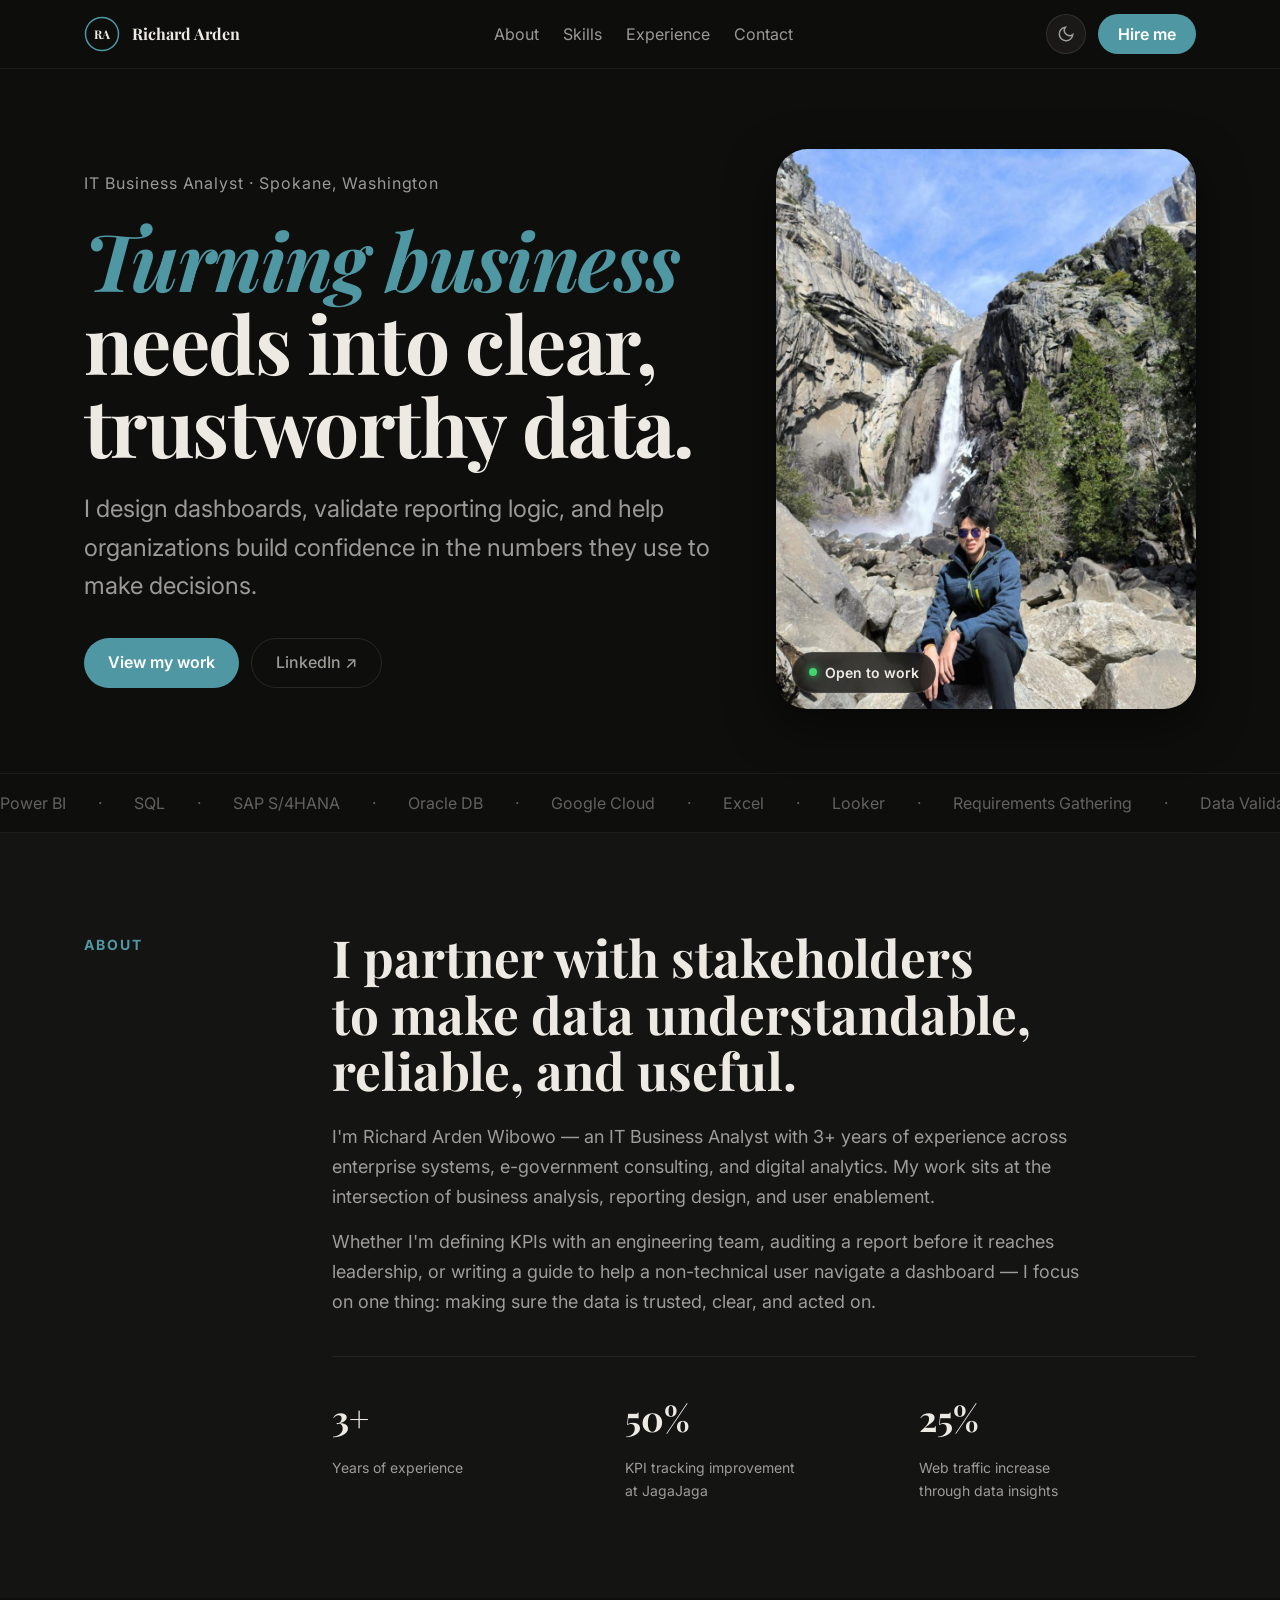
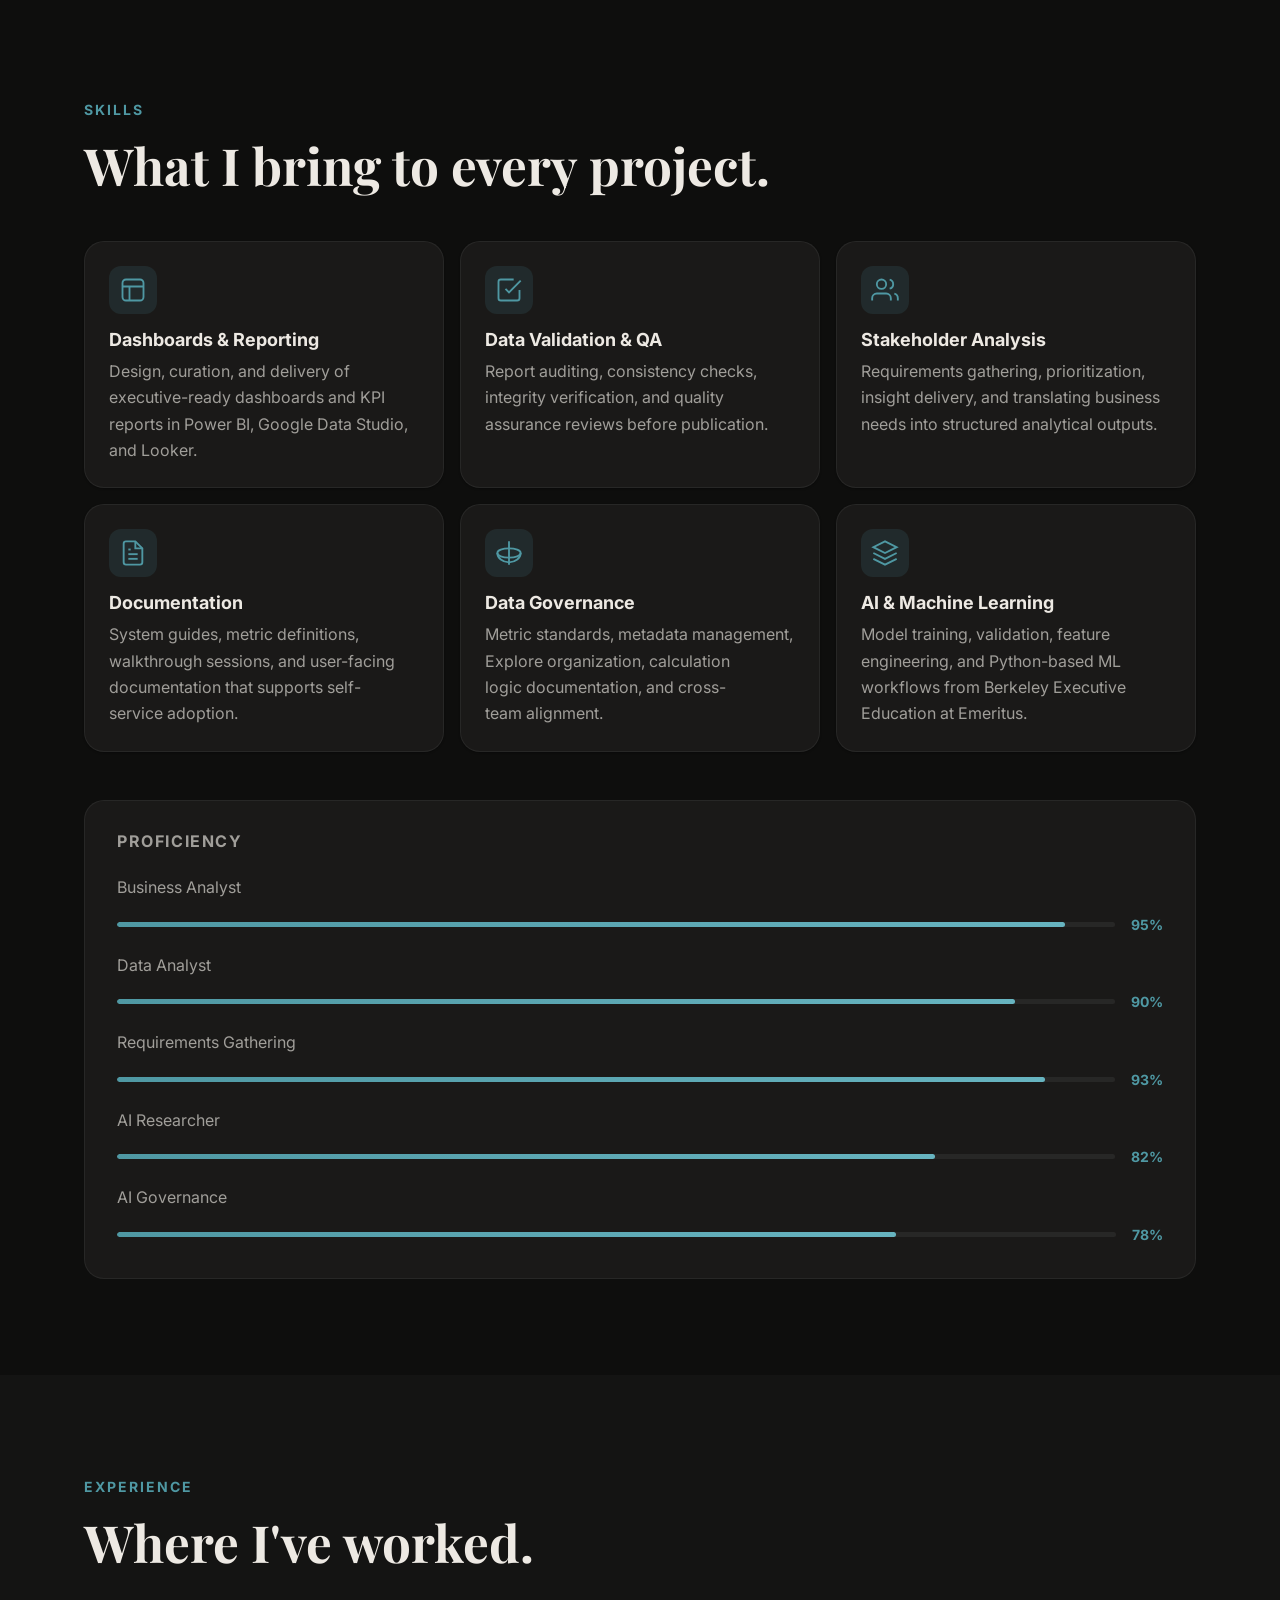
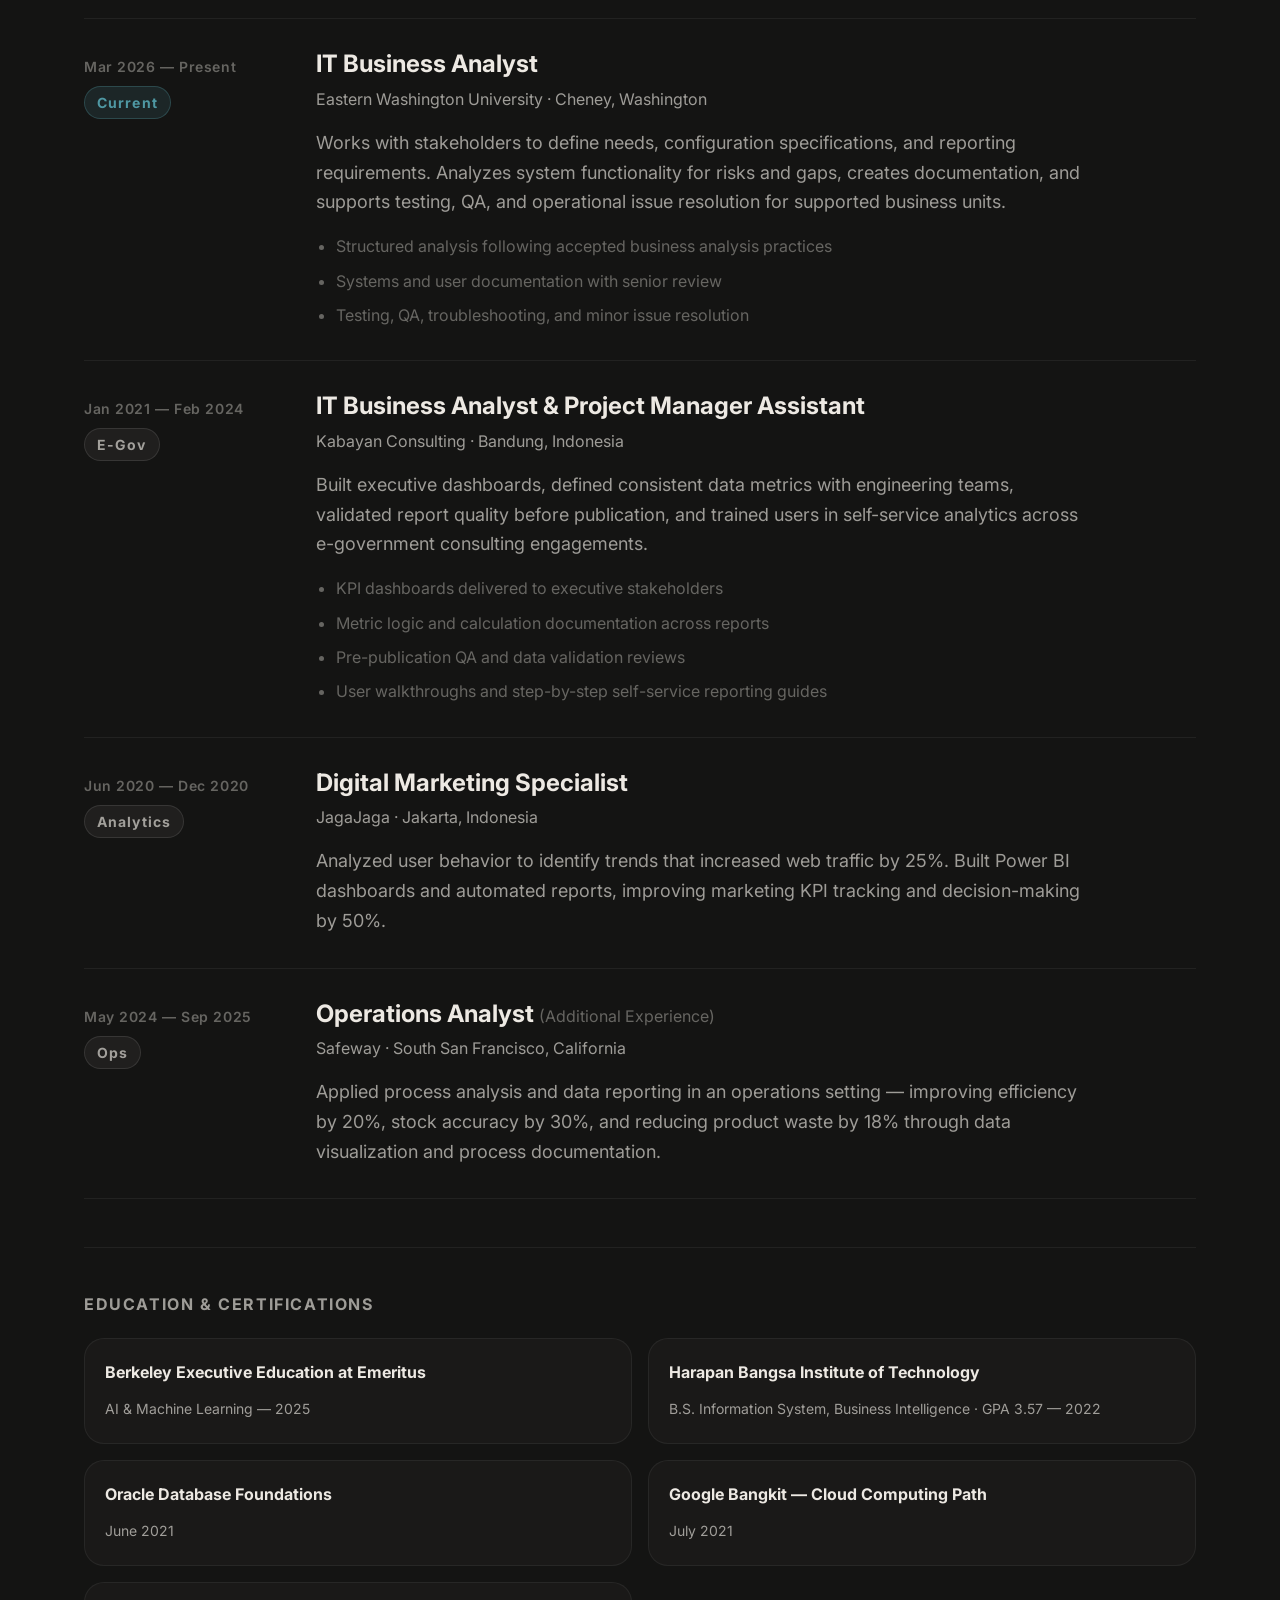
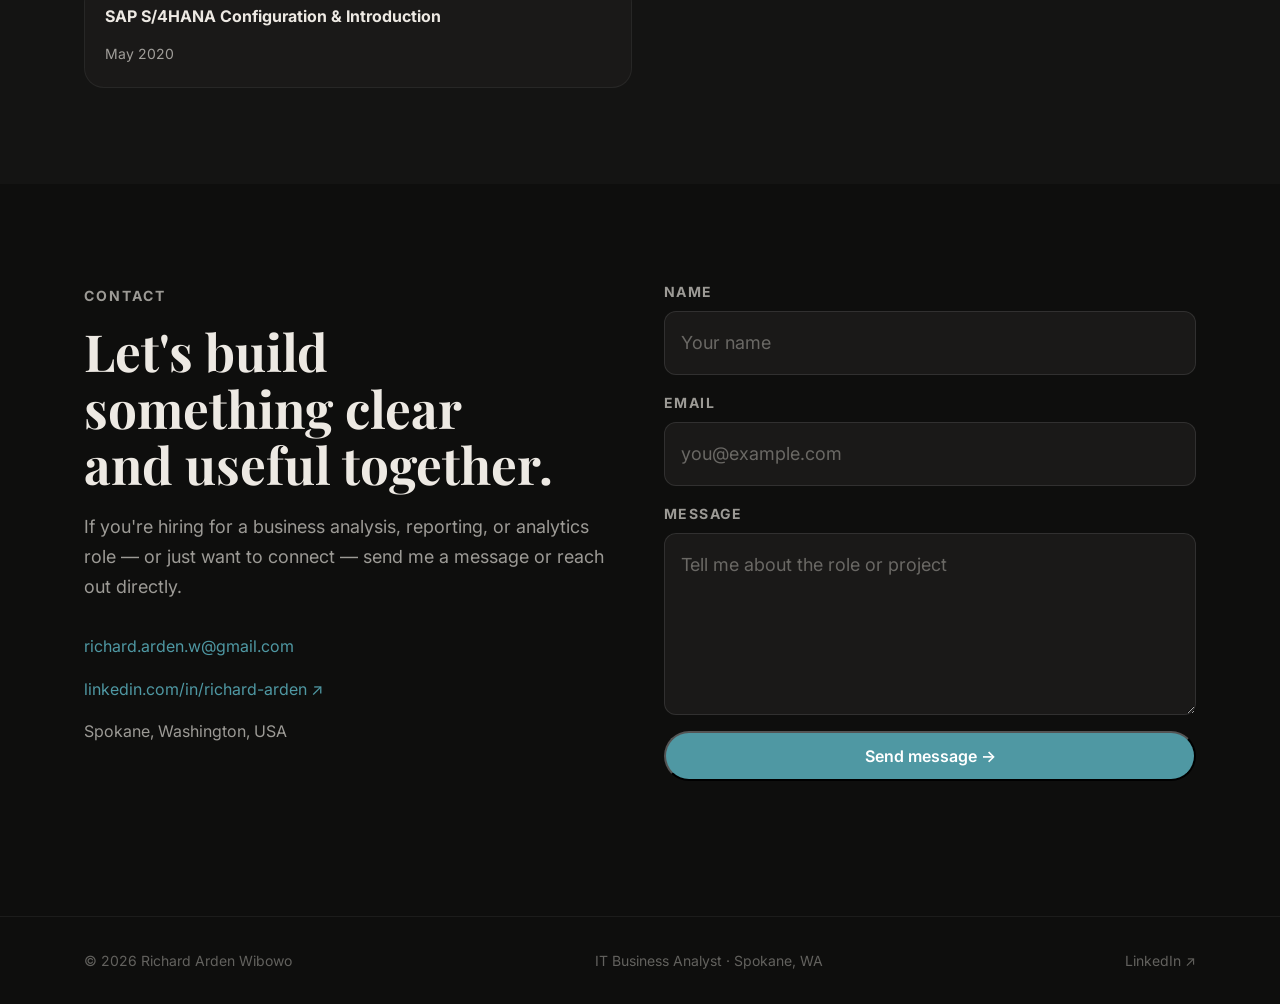
==== commit 2e3dc057: "Rename richard-portfolio.html to index.html" ====
--- a/index.html
+++ b/index.html
@@ -4,272 +4,335 @@
   <meta charset="UTF-8" />
   <meta name="viewport" content="width=device-width, initial-scale=1.0" />
   <title>Richard Arden Wibowo — IT Business Analyst</title>
-  <meta name="description" content="IT Business Analyst portfolio — Richard Arden Wibowo" />
+  <meta name="description" content="IT Business Analyst — dashboards, reporting, and data-driven clarity for teams that need to trust their data." />
   <link rel="preconnect" href="https://fonts.googleapis.com">
   <link rel="preconnect" href="https://fonts.gstatic.com" crossorigin>
-  <link href="https://fonts.googleapis.com/css2?family=Orbitron:wght@400;600;700;900&family=Inter:wght@300;400;500;600;700&display=swap" rel="stylesheet">
+  <link href="https://fonts.googleapis.com/css2?family=Playfair+Display:ital,wght@0,400;0,700;0,900;1,400;1,700&family=Inter:wght@300;400;500;600;700&display=swap" rel="stylesheet">
   <link rel="stylesheet" href="./styles.css" />
   <script defer src="./script.js"></script>
 </head>
 <body>
+
   <a class="skip-link" href="#main">Skip to content</a>
-  <canvas id="grid-canvas" aria-hidden="true"></canvas>
-
-  <div class="shell">
-    <header class="topbar" role="banner">
-      <div class="brand">
-        <svg viewBox="0 0 44 44" width="38" height="38" aria-label="RA logo" role="img">
-          <polygon points="22,3 41,38 3,38" fill="none" stroke="currentColor" stroke-width="2.5" class="logo-tri"/>
-          <text x="22" y="30" text-anchor="middle" font-family="Orbitron" font-size="11" font-weight="700" fill="currentColor" class="logo-text">RA</text>
+
+  <!-- ── NAVBAR ─────────────────────────────── -->
+  <header class="navbar" id="navbar">
+    <div class="nav-inner">
+      <a href="#hero" class="nav-brand" aria-label="Richard Arden home">
+        <svg viewBox="0 0 48 48" width="36" height="36" aria-hidden="true">
+          <circle cx="24" cy="24" r="22" fill="none" stroke="currentColor" stroke-width="2" class="logo-ring"/>
+          <text x="24" y="30" text-anchor="middle" font-family="Playfair Display, serif" font-size="16" font-weight="700" fill="currentColor">RA</text>
         </svg>
-        <span>RICHARD ARDEN</span>
-      </div>
-      <nav class="top-nav" aria-label="Main navigation">
-        <a href="#profile" class="tab-link">PROFILE</a>
-        <a href="#project" class="tab-link">EXPERIENCE</a>
-        <a href="#contact" class="tab-link">CONTACT</a>
+        <span>Richard Arden</span>
+      </a>
+      <nav class="nav-links" aria-label="Primary navigation">
+        <a href="#about">About</a>
+        <a href="#skills">Skills</a>
+        <a href="#experience">Experience</a>
+        <a href="#contact">Contact</a>
       </nav>
-      <a class="dl-cv" href="mailto:richard.arden.w@gmail.com" aria-label="Download CV via email">DOWNLOAD CV</a>
-    </header>
-
-    <main id="main">
-      <!-- ── PANEL: PROFILE ── -->
-      <section id="profile" class="panel active fade-in">
-        <div class="profile-layout">
-
-          <aside class="sidebar">
-            <div class="avatar-wrap">
-              <div class="avatar-ring" aria-hidden="true"></div>
-              <img
-                src="profile.jpeg"
-                alt="Richard Arden Wibowo at Yosemite National Park"
-                class="avatar-img"
-                width="130" height="130"
-                loading="eager"
-                decoding="async"
-              />
-            </div>
-
-            <div class="info-block">
-              <p class="name-tag orb">RICHARD<br>ARDEN<br>WIBOWO</p>
-              <p class="job-tag">IT BUSINESS ANALYST</p>
-            </div>
-
-            <nav class="sidebar-nav" aria-label="Section">
-              <a href="#profile" class="active">Home</a>
-              <a href="#summary">Summary</a>
-              <a href="#skills">Skills</a>
-            </nav>
-
-            <dl class="contact-dl">
-              <dt>Email</dt>
-              <dd><a href="mailto:richard.arden.w@gmail.com">richard.arden.w@gmail.com</a></dd>
-              <dt>LinkedIn</dt>
-              <dd><a href="https://www.linkedin.com/in/richard-arden/" target="_blank" rel="noopener noreferrer">linkedin.com/in/richard-arden</a></dd>
-              <dt>Location</dt>
-              <dd>Spokane, Washington, USA</dd>
-            </dl>
-          </aside>
-
-          <div class="profile-main">
-            <div id="summary" class="panel-block fade-in">
-              <h2 class="section-heading"><span class="bracket">[</span>ABOUT ME<span class="bracket">]</span></h2>
-              <p>I'm an IT Business Analyst with 3+ years of experience designing dashboards, validating reports, and ensuring data accuracy across enterprise and government systems. I partner with data engineers, analysts, and stakeholders to define metrics, document logic, and promote data-driven decision-making.</p>
-              <p>My work spans structured needs assessment, cross-functional collaboration, and user enablement — helping teams move from raw data to clear, trustworthy insight.</p>
-
-              <div class="stat-row">
-                <div class="stat-box">
-                  <strong class="stat-num orb">3+</strong>
-                  <span>Years experience</span>
-                </div>
-                <div class="stat-box">
-                  <strong class="stat-num orb">50%</strong>
-                  <span>KPI tracking improvement</span>
-                </div>
-                <div class="stat-box">
-                  <strong class="stat-num orb">25%</strong>
-                  <span>Web traffic increase</span>
-                </div>
-              </div>
-            </div>
-
-            <div id="skills" class="panel-block fade-in">
-              <h2 class="section-heading"><span class="bracket">[</span>SOFTWARE SKILLS<span class="bracket">]</span></h2>
-              <div class="tool-grid">
-                <div class="tool-chip">
-                  <svg viewBox="0 0 24 24" width="22" height="22" fill="none" stroke="currentColor" stroke-width="1.6"><rect x="3" y="3" width="18" height="18" rx="3"/><path d="M3 9h18M9 21V9"/></svg>
-                  <span>Power BI</span>
-                </div>
-                <div class="tool-chip">
-                  <svg viewBox="0 0 24 24" width="22" height="22" fill="none" stroke="currentColor" stroke-width="1.6"><ellipse cx="12" cy="12" rx="10" ry="5"/><path d="M2 12c0 4.4 4.5 8 10 8s10-3.6 10-8"/><path d="M12 2v20"/></svg>
-                  <span>SQL</span>
-                </div>
-                <div class="tool-chip">
-                  <svg viewBox="0 0 24 24" width="22" height="22" fill="none" stroke="currentColor" stroke-width="1.6"><rect x="3" y="3" width="18" height="18" rx="2"/><path d="M3 9h18M3 15h18M9 3v18"/></svg>
-                  <span>Excel</span>
-                </div>
-                <div class="tool-chip">
-                  <svg viewBox="0 0 24 24" width="22" height="22" fill="none" stroke="currentColor" stroke-width="1.6"><path d="M12 2L2 7l10 5 10-5-10-5zM2 17l10 5 10-5M2 12l10 5 10-5"/></svg>
-                  <span>SAP S/4HANA</span>
-                </div>
-                <div class="tool-chip">
-                  <svg viewBox="0 0 24 24" width="22" height="22" fill="none" stroke="currentColor" stroke-width="1.6"><circle cx="12" cy="12" r="10"/><path d="M12 2v20M2 12h20"/></svg>
-                  <span>Oracle DB</span>
-                </div>
-                <div class="tool-chip">
-                  <svg viewBox="0 0 24 24" width="22" height="22" fill="none" stroke="currentColor" stroke-width="1.6"><path d="M17.5 19H9a7 7 0 1 1 6.71-9h1.79a4.5 4.5 0 0 1 0 9Z"/></svg>
-                  <span>Google Cloud</span>
-                </div>
-                <div class="tool-chip">
-                  <svg viewBox="0 0 24 24" width="22" height="22" fill="none" stroke="currentColor" stroke-width="1.6"><polyline points="22 12 18 12 15 21 9 3 6 12 2 12"/></svg>
-                  <span>Looker</span>
-                </div>
-                <div class="tool-chip">
-                  <svg viewBox="0 0 24 24" width="22" height="22" fill="none" stroke="currentColor" stroke-width="1.6"><rect x="3" y="3" width="18" height="18" rx="2"/><path d="M9 9l6 6M15 9l-6 6"/></svg>
-                  <span>Google Data Studio</span>
-                </div>
-              </div>
-
-              <div class="lang-section">
-                <h3 class="mini-heading">PROFICIENCY BARS</h3>
-                <div class="bar-item"><span>Business Analyst</span><div class="bar"><div class="bar-fill" style="--w:95%"></div></div><span class="bar-pct">95%</span></div>
-                <div class="bar-item"><span>Data Analyst</span><div class="bar"><div class="bar-fill" style="--w:90%"></div></div><span class="bar-pct">90%</span></div>
-                <div class="bar-item"><span>AI Researcher</span><div class="bar"><div class="bar-fill" style="--w:82%"></div></div><span class="bar-pct">82%</span></div>
-                <div class="bar-item"><span>AI Governance</span><div class="bar"><div class="bar-fill" style="--w:78%"></div></div><span class="bar-pct">78%</span></div>
-                <div class="bar-item"><span>Requirements Gathering</span><div class="bar"><div class="bar-fill" style="--w:93%"></div></div><span class="bar-pct">93%</span></div>
-              </div>
-            </div>
-
-            <div class="panel-block fade-in">
-              <h2 class="section-heading"><span class="bracket">[</span>EDUCATION &amp; CERTIFICATES<span class="bracket">]</span></h2>
-              <ul class="edu-list">
-                <li><span class="edu-dot"></span><div><strong>Berkeley Executive Education at Emeritus</strong><br><em>AI &amp; Machine Learning — 2025</em></div></li>
-                <li><span class="edu-dot"></span><div><strong>Harapan Bangsa Institute of Technology</strong><br><em>Bachelor of Information System, BI · GPA 3.57 — 2022</em></div></li>
-                <li><span class="edu-dot"></span><div><strong>Oracle Database Foundations</strong><br><em>June 2021</em></div></li>
-                <li><span class="edu-dot"></span><div><strong>Google Bangkit — Cloud Computing Path</strong><br><em>July 2021</em></div></li>
-                <li><span class="edu-dot"></span><div><strong>SAP S/4HANA Configuration &amp; Introduction</strong><br><em>May 2020</em></div></li>
+      <div class="nav-actions">
+        <button class="theme-btn" data-theme-toggle aria-label="Toggle light mode">
+          <svg class="icon-moon" viewBox="0 0 24 24" width="18" height="18" fill="none" stroke="currentColor" stroke-width="2"><path d="M21 12.79A9 9 0 1 1 11.21 3 7 7 0 0 0 21 12.79z"/></svg>
+          <svg class="icon-sun" viewBox="0 0 24 24" width="18" height="18" fill="none" stroke="currentColor" stroke-width="2" style="display:none"><circle cx="12" cy="12" r="5"/><path d="M12 1v2M12 21v2M4.22 4.22l1.42 1.42M18.36 18.36l1.42 1.42M1 12h2M21 12h2M4.22 19.78l1.42-1.42M18.36 5.64l1.42-1.42"/></svg>
+        </button>
+        <a href="#contact" class="nav-cta">Hire me</a>
+      </div>
+    </div>
+  </header>
+
+  <main id="main">
+
+    <!-- ── HERO ───────────────────────────────── -->
+    <section id="hero" class="hero">
+      <div class="hero-inner">
+        <div class="hero-copy">
+          <p class="eyebrow reveal">IT Business Analyst · Spokane, Washington</p>
+          <h1 class="reveal">
+            <em>Turning business</em><br>
+            needs into clear,<br>
+            trustworthy data.
+          </h1>
+          <p class="hero-lead reveal">I design dashboards, validate reporting logic, and help organizations build confidence in the numbers they use to make decisions.</p>
+          <div class="hero-ctas reveal">
+            <a href="#experience" class="btn-primary">View my work</a>
+            <a href="https://www.linkedin.com/in/richard-arden/" target="_blank" rel="noopener noreferrer" class="btn-ghost">LinkedIn ↗</a>
+          </div>
+        </div>
+        <div class="hero-photo reveal">
+          <div class="photo-frame">
+            <img
+              src="./assets/profile.jpg"
+              alt="Richard Arden Wibowo"
+              width="420" height="560"
+              loading="eager"
+              decoding="async"
+            />
+            <div class="photo-badge">
+              <span class="badge-dot"></span>
+              Open to work
+            </div>
+          </div>
+        </div>
+      </div>
+      <div class="hero-marquee" aria-hidden="true">
+        <div class="marquee-track">
+          <span>Power BI</span><span>·</span>
+          <span>SQL</span><span>·</span>
+          <span>SAP S/4HANA</span><span>·</span>
+          <span>Oracle DB</span><span>·</span>
+          <span>Google Cloud</span><span>·</span>
+          <span>Excel</span><span>·</span>
+          <span>Looker</span><span>·</span>
+          <span>Requirements Gathering</span><span>·</span>
+          <span>Data Validation</span><span>·</span>
+          <span>Stakeholder Analysis</span><span>·</span>
+          <span>Power BI</span><span>·</span>
+          <span>SQL</span><span>·</span>
+          <span>SAP S/4HANA</span><span>·</span>
+          <span>Oracle DB</span><span>·</span>
+          <span>Google Cloud</span><span>·</span>
+          <span>Excel</span><span>·</span>
+          <span>Looker</span><span>·</span>
+          <span>Requirements Gathering</span><span>·</span>
+          <span>Data Validation</span><span>·</span>
+          <span>Stakeholder Analysis</span><span>·</span>
+        </div>
+      </div>
+    </section>
+
+    <!-- ── ABOUT ───────────────────────────────── -->
+    <section id="about" class="section about-section">
+      <div class="section-inner two-col">
+        <div class="about-label reveal">
+          <p class="section-tag">About</p>
+        </div>
+        <div class="about-body">
+          <h2 class="reveal">I partner with stakeholders to make data understandable, reliable, and useful.</h2>
+          <p class="reveal">I'm Richard Arden Wibowo — an IT Business Analyst with 3+ years of experience across enterprise systems, e-government consulting, and digital analytics. My work sits at the intersection of business analysis, reporting design, and user enablement.</p>
+          <p class="reveal">Whether I'm defining KPIs with an engineering team, auditing a report before it reaches leadership, or writing a guide to help a non-technical user navigate a dashboard — I focus on one thing: making sure the data is trusted, clear, and acted on.</p>
+          <div class="stat-strip reveal">
+            <div class="stat">
+              <strong>3+</strong>
+              <span>Years of experience</span>
+            </div>
+            <div class="stat">
+              <strong>50%</strong>
+              <span>KPI tracking improvement at JagaJaga</span>
+            </div>
+            <div class="stat">
+              <strong>25%</strong>
+              <span>Web traffic increase through data insights</span>
+            </div>
+          </div>
+        </div>
+      </div>
+    </section>
+
+    <!-- ── SKILLS ──────────────────────────────── -->
+    <section id="skills" class="section skills-section">
+      <div class="section-inner">
+        <div class="section-head reveal">
+          <p class="section-tag">Skills</p>
+          <h2>What I bring to every project.</h2>
+        </div>
+
+        <div class="skills-grid">
+          <article class="skill-card reveal">
+            <div class="skill-icon" aria-hidden="true">
+              <svg viewBox="0 0 24 24" width="28" height="28" fill="none" stroke="currentColor" stroke-width="1.6"><rect x="3" y="3" width="18" height="18" rx="3"/><path d="M3 9h18M9 21V9"/></svg>
+            </div>
+            <h3>Dashboards & Reporting</h3>
+            <p>Design, curation, and delivery of executive-ready dashboards and KPI reports in Power BI, Google Data Studio, and Looker.</p>
+          </article>
+          <article class="skill-card reveal">
+            <div class="skill-icon" aria-hidden="true">
+              <svg viewBox="0 0 24 24" width="28" height="28" fill="none" stroke="currentColor" stroke-width="1.6"><path d="M9 11l3 3L22 4"/><path d="M21 12v7a2 2 0 0 1-2 2H5a2 2 0 0 1-2-2V5a2 2 0 0 1 2-2h11"/></svg>
+            </div>
+            <h3>Data Validation & QA</h3>
+            <p>Report auditing, consistency checks, integrity verification, and quality assurance reviews before publication.</p>
+          </article>
+          <article class="skill-card reveal">
+            <div class="skill-icon" aria-hidden="true">
+              <svg viewBox="0 0 24 24" width="28" height="28" fill="none" stroke="currentColor" stroke-width="1.6"><path d="M17 21v-2a4 4 0 0 0-4-4H5a4 4 0 0 0-4 4v2"/><circle cx="9" cy="7" r="4"/><path d="M23 21v-2a4 4 0 0 0-3-3.87M16 3.13a4 4 0 0 1 0 7.75"/></svg>
+            </div>
+            <h3>Stakeholder Analysis</h3>
+            <p>Requirements gathering, prioritization, insight delivery, and translating business needs into structured analytical outputs.</p>
+          </article>
+          <article class="skill-card reveal">
+            <div class="skill-icon" aria-hidden="true">
+              <svg viewBox="0 0 24 24" width="28" height="28" fill="none" stroke="currentColor" stroke-width="1.6"><path d="M14 2H6a2 2 0 0 0-2 2v16a2 2 0 0 0 2 2h12a2 2 0 0 0 2-2V8z"/><polyline points="14 2 14 8 20 8"/><line x1="16" y1="13" x2="8" y2="13"/><line x1="16" y1="17" x2="8" y2="17"/><polyline points="10 9 9 9 8 9"/></svg>
+            </div>
+            <h3>Documentation</h3>
+            <p>System guides, metric definitions, walkthrough sessions, and user-facing documentation that supports self-service adoption.</p>
+          </article>
+          <article class="skill-card reveal">
+            <div class="skill-icon" aria-hidden="true">
+              <svg viewBox="0 0 24 24" width="28" height="28" fill="none" stroke="currentColor" stroke-width="1.6"><ellipse cx="12" cy="12" rx="10" ry="4"/><path d="M2 12c0 4.4 4.5 8 10 8s10-3.6 10-8"/><path d="M12 2v20"/></svg>
+            </div>
+            <h3>Data Governance</h3>
+            <p>Metric standards, metadata management, Explore organization, calculation logic documentation, and cross-team alignment.</p>
+          </article>
+          <article class="skill-card reveal">
+            <div class="skill-icon" aria-hidden="true">
+              <svg viewBox="0 0 24 24" width="28" height="28" fill="none" stroke="currentColor" stroke-width="1.6"><path d="M12 2L2 7l10 5 10-5-10-5zM2 17l10 5 10-5M2 12l10 5 10-5"/></svg>
+            </div>
+            <h3>AI & Machine Learning</h3>
+            <p>Model training, validation, feature engineering, and Python-based ML workflows from Berkeley Executive Education at Emeritus.</p>
+          </article>
+        </div>
+
+        <div class="proficiency reveal">
+          <h3 class="prof-heading">Proficiency</h3>
+          <div class="bar-list">
+            <div class="bar-row"><span>Business Analyst</span><div class="track"><div class="fill" style="--w:95%"></div></div><span class="pct">95%</span></div>
+            <div class="bar-row"><span>Data Analyst</span><div class="track"><div class="fill" style="--w:90%"></div></div><span class="pct">90%</span></div>
+            <div class="bar-row"><span>Requirements Gathering</span><div class="track"><div class="fill" style="--w:93%"></div></div><span class="pct">93%</span></div>
+            <div class="bar-row"><span>AI Researcher</span><div class="track"><div class="fill" style="--w:82%"></div></div><span class="pct">82%</span></div>
+            <div class="bar-row"><span>AI Governance</span><div class="track"><div class="fill" style="--w:78%"></div></div><span class="pct">78%</span></div>
+          </div>
+        </div>
+      </div>
+    </section>
+
+    <!-- ── EXPERIENCE ──────────────────────────── -->
+    <section id="experience" class="section experience-section">
+      <div class="section-inner">
+        <div class="section-head reveal">
+          <p class="section-tag">Experience</p>
+          <h2>Where I've worked.</h2>
+        </div>
+
+        <div class="exp-list">
+          <article class="exp-item reveal">
+            <div class="exp-meta">
+              <span class="exp-date">Mar 2026 — Present</span>
+              <span class="exp-badge current">Current</span>
+            </div>
+            <div class="exp-content">
+              <h3>IT Business Analyst</h3>
+              <p class="exp-org">Eastern Washington University · Cheney, Washington</p>
+              <p>Works with stakeholders to define needs, configuration specifications, and reporting requirements. Analyzes system functionality for risks and gaps, creates documentation, and supports testing, QA, and operational issue resolution for supported business units.</p>
+              <ul>
+                <li>Structured analysis following accepted business analysis practices</li>
+                <li>Systems and user documentation with senior review</li>
+                <li>Testing, QA, troubleshooting, and minor issue resolution</li>
               </ul>
             </div>
-          </div>
-        </div>
-      </section>
-
-      <!-- ── PANEL: EXPERIENCE ── -->
-      <section id="project" class="panel fade-in">
-        <div class="exp-layout">
-          <div class="exp-header">
-            <h2 class="section-heading"><span class="bracket">[</span>EXPERIENCE<span class="bracket">]</span></h2>
-            <p class="sub-copy">3+ years across enterprise university systems, e-government consulting, and digital analytics.</p>
-          </div>
-
-          <div class="exp-grid">
-            <article class="exp-card active-card">
-              <div class="exp-card-top">
-                <div>
-                  <h3>IT BUSINESS ANALYST</h3>
-                  <p class="exp-org">Eastern Washington University · Cheney, WA</p>
-                </div>
-                <span class="badge badge-active">CURRENT</span>
-              </div>
-              <p class="exp-date">03/2026 — Present</p>
-              <p>Defines needs assessments, configuration specifications, and reporting requirements. Analyzes system functionality for risks and gaps. Creates documentation, supports testing, QA, and resolves operational issues for supported business units.</p>
-              <ul>
-                <li>Structured business analysis following industry practices</li>
-                <li>Documentation and user support with senior review</li>
-                <li>System testing, issue diagnosis, and operational support</li>
-              </ul>
-            </article>
-
-            <article class="exp-card">
-              <div class="exp-card-top">
-                <div>
-                  <h3>IT BUSINESS ANALYST &amp; PM ASSISTANT</h3>
-                  <p class="exp-org">Kabayan Consulting · Bandung, Indonesia</p>
-                </div>
-                <span class="badge">E-GOV</span>
-              </div>
-              <p class="exp-date">01/2021 — 02/2024</p>
-              <p>Built executive dashboards, defined consistent data metrics, validated reporting outputs, and trained users in self-service analytics for e-government consulting engagements.</p>
+          </article>
+
+          <article class="exp-item reveal">
+            <div class="exp-meta">
+              <span class="exp-date">Jan 2021 — Feb 2024</span>
+              <span class="exp-badge">E-Gov</span>
+            </div>
+            <div class="exp-content">
+              <h3>IT Business Analyst & Project Manager Assistant</h3>
+              <p class="exp-org">Kabayan Consulting · Bandung, Indonesia</p>
+              <p>Built executive dashboards, defined consistent data metrics with engineering teams, validated report quality before publication, and trained users in self-service analytics across e-government consulting engagements.</p>
               <ul>
                 <li>KPI dashboards delivered to executive stakeholders</li>
-                <li>Metric logic documented with engineering teams</li>
-                <li>QA reviews before all report publications</li>
-                <li>User walkthroughs for self-service reporting adoption</li>
+                <li>Metric logic and calculation documentation across reports</li>
+                <li>Pre-publication QA and data validation reviews</li>
+                <li>User walkthroughs and step-by-step self-service reporting guides</li>
               </ul>
-            </article>
-
-            <article class="exp-card">
-              <div class="exp-card-top">
-                <div>
-                  <h3>DIGITAL MARKETING SPECIALIST</h3>
-                  <p class="exp-org">JagaJaga · Jakarta, Indonesia</p>
-                </div>
-                <span class="badge">ANALYTICS</span>
-              </div>
-              <p class="exp-date">06/2020 — 12/2020</p>
-              <p>Analyzed user behavior data to identify trends, improved web traffic by 25%, and built Power BI dashboards that improved marketing KPI tracking and decision-making by 50%.</p>
-            </article>
-
-            <article class="exp-card">
-              <div class="exp-card-top">
-                <div>
-                  <h3>OPERATIONS ANALYST (ADDITIONAL EXPERIENCE)</h3>
-                  <p class="exp-org">Safeway · South San Francisco, CA</p>
-                </div>
-                <span class="badge">OPS</span>
-              </div>
-              <p class="exp-date">05/2024 — 09/2025</p>
-              <p>Applied process analysis and data reporting to improve operational efficiency by 20%, stock accuracy by 30%, and reduce product waste by 18% through data visualization and process documentation.</p>
-            </article>
-          </div>
-        </div>
-      </section>
-
-      <!-- ── PANEL: CONTACT ── -->
-      <section id="contact" class="panel fade-in">
-        <div class="contact-layout">
-          <div class="contact-left">
-            <h2 class="section-heading"><span class="bracket">[</span>CONTACT ME<span class="bracket">]</span></h2>
-            <p class="sub-copy">Looking to hire for a business analyst, reporting, or analytics role? Let's connect.</p>
-            <div class="contact-info-stack">
-              <div class="contact-info-item">
-                <svg viewBox="0 0 24 24" width="20" height="20" fill="none" stroke="currentColor" stroke-width="1.8"><path d="M4 4h16c1.1 0 2 .9 2 2v12c0 1.1-.9 2-2 2H4c-1.1 0-2-.9-2-2V6c0-1.1.9-2 2-2z"/><polyline points="22,6 12,13 2,6"/></svg>
-                <a href="mailto:richard.arden.w@gmail.com">richard.arden.w@gmail.com</a>
-              </div>
-              <div class="contact-info-item">
-                <svg viewBox="0 0 24 24" width="20" height="20" fill="none" stroke="currentColor" stroke-width="1.8"><path d="M16 8a6 6 0 0 1 6 6v7h-4v-7a2 2 0 0 0-2-2 2 2 0 0 0-2 2v7h-4v-7a6 6 0 0 1 6-6z"/><rect x="2" y="9" width="4" height="12"/><circle cx="4" cy="4" r="2"/></svg>
-                <a href="https://www.linkedin.com/in/richard-arden/" target="_blank" rel="noopener noreferrer">linkedin.com/in/richard-arden</a>
-              </div>
-              <div class="contact-info-item">
-                <svg viewBox="0 0 24 24" width="20" height="20" fill="none" stroke="currentColor" stroke-width="1.8"><path d="M21 10c0 7-9 13-9 13s-9-6-9-13a9 9 0 0 1 18 0z"/><circle cx="12" cy="10" r="3"/></svg>
-                <span>Spokane, Washington, USA</span>
-              </div>
-            </div>
-
-          </div>
-
-          <form class="contact-form-panel" id="contact-form" action="mailto:richard.arden.w@gmail.com" method="post" enctype="text/plain">
-            <div class="form-group">
-              <label for="name">NAME</label>
-              <input id="name" name="name" type="text" placeholder="Your name" autocomplete="name" required>
-            </div>
-            <div class="form-group">
-              <label for="email">EMAIL</label>
-              <input id="email" name="email" type="email" placeholder="you@example.com" autocomplete="email" required>
-            </div>
-            <div class="form-group">
-              <label for="message">MESSAGE</label>
-              <textarea id="message" name="message" rows="6" placeholder="Tell me about the role or project" required></textarea>
-            </div>
-            <button type="submit" class="send-btn">
-              <span>SEND MESSAGE</span>
-              <svg viewBox="0 0 24 24" width="18" height="18" fill="none" stroke="currentColor" stroke-width="2.2"><line x1="22" y1="2" x2="11" y2="13"/><polygon points="22 2 15 22 11 13 2 9 22 2"/></svg>
-            </button>
-            <p id="form-status" class="form-status" aria-live="polite"></p>
-          </form>
-        </div>
-      </section>
-    </main>
-  </div>
+            </div>
+          </article>
+
+          <article class="exp-item reveal">
+            <div class="exp-meta">
+              <span class="exp-date">Jun 2020 — Dec 2020</span>
+              <span class="exp-badge">Analytics</span>
+            </div>
+            <div class="exp-content">
+              <h3>Digital Marketing Specialist</h3>
+              <p class="exp-org">JagaJaga · Jakarta, Indonesia</p>
+              <p>Analyzed user behavior to identify trends that increased web traffic by 25%. Built Power BI dashboards and automated reports, improving marketing KPI tracking and decision-making by 50%.</p>
+            </div>
+          </article>
+
+          <article class="exp-item reveal">
+            <div class="exp-meta">
+              <span class="exp-date">May 2024 — Sep 2025</span>
+              <span class="exp-badge">Ops</span>
+            </div>
+            <div class="exp-content">
+              <h3>Operations Analyst <span class="add-exp">(Additional Experience)</span></h3>
+              <p class="exp-org">Safeway · South San Francisco, California</p>
+              <p>Applied process analysis and data reporting in an operations setting — improving efficiency by 20%, stock accuracy by 30%, and reducing product waste by 18% through data visualization and process documentation.</p>
+            </div>
+          </article>
+        </div>
+
+        <div class="edu-block reveal">
+          <h3 class="edu-heading">Education & Certifications</h3>
+          <div class="edu-grid">
+            <div class="edu-item">
+              <strong>Berkeley Executive Education at Emeritus</strong>
+              <span>AI & Machine Learning — 2025</span>
+            </div>
+            <div class="edu-item">
+              <strong>Harapan Bangsa Institute of Technology</strong>
+              <span>B.S. Information System, Business Intelligence · GPA 3.57 — 2022</span>
+            </div>
+            <div class="edu-item">
+              <strong>Oracle Database Foundations</strong>
+              <span>June 2021</span>
+            </div>
+            <div class="edu-item">
+              <strong>Google Bangkit — Cloud Computing Path</strong>
+              <span>July 2021</span>
+            </div>
+            <div class="edu-item">
+              <strong>SAP S/4HANA Configuration & Introduction</strong>
+              <span>May 2020</span>
+            </div>
+          </div>
+        </div>
+      </div>
+    </section>
+
+    <!-- ── CONTACT ─────────────────────────────── -->
+    <section id="contact" class="section contact-section">
+      <div class="section-inner contact-inner">
+        <div class="contact-copy reveal">
+          <p class="section-tag">Contact</p>
+          <h2>Let's build something clear and useful together.</h2>
+          <p>If you're hiring for a business analysis, reporting, or analytics role — or just want to connect — send me a message or reach out directly.</p>
+          <div class="contact-direct">
+            <a href="mailto:richard.arden.w@gmail.com">richard.arden.w@gmail.com</a>
+            <a href="https://www.linkedin.com/in/richard-arden/" target="_blank" rel="noopener noreferrer">linkedin.com/in/richard-arden ↗</a>
+            <span>Spokane, Washington, USA</span>
+          </div>
+        </div>
+        <form class="contact-form reveal" id="contact-form" action="mailto:richard.arden.w@gmail.com" method="post" enctype="text/plain" novalidate>
+          <div class="field">
+            <label for="f-name">Name</label>
+            <input id="f-name" name="name" type="text" placeholder="Your name" autocomplete="name" required>
+          </div>
+          <div class="field">
+            <label for="f-email">Email</label>
+            <input id="f-email" name="email" type="email" placeholder="you@example.com" autocomplete="email" required>
+          </div>
+          <div class="field">
+            <label for="f-msg">Message</label>
+            <textarea id="f-msg" name="message" rows="5" placeholder="Tell me about the role or project" required></textarea>
+          </div>
+          <button class="btn-primary full" type="submit">Send message →</button>
+          <p id="form-status" class="form-status" aria-live="polite"></p>
+        </form>
+      </div>
+    </section>
+
+  </main>
+
+  <footer class="site-footer">
+    <div class="footer-inner">
+      <span>© 2026 Richard Arden Wibowo</span>
+      <span>IT Business Analyst · Spokane, WA</span>
+      <a href="https://www.linkedin.com/in/richard-arden/" target="_blank" rel="noopener noreferrer">LinkedIn ↗</a>
+    </div>
+  </footer>
+
 </body>
 </html>
--- a/styles.css
+++ b/styles.css
@@ -1,383 +1,414 @@
-/* ── TOKENS ─────────────────────────────────────── */
+/* ═══════════════════════════════════════════
+   RICHARD ARDEN WIBOWO — PORTFOLIO
+   Art direction: editorial dark, Jake Sinclair tone
+   Palette: near-black surface, warm off-white text, teal accent
+   Typography: Playfair Display (display) + Inter (body)
+   Density: spacious, generous margins
+═══════════════════════════════════════════ */
+
 :root {
-  --bg:       #030b17;
-  --bg-2:     #050f1e;
-  --panel:    rgba(8,24,52,0.82);
-  --panel-2:  rgba(12,32,68,0.72);
-  --border:   rgba(64,148,255,0.22);
-  --border-h: rgba(64,148,255,0.52);
-  --text:     #ddeeff;
-  --muted:    rgba(190,220,255,0.72);
-  --faint:    rgba(140,185,255,0.44);
-  --blue:     #3d9bff;
-  --blue-2:   #1e6fd4;
-  --cyan:     #00e5ff;
-  --cyan-dim: rgba(0,229,255,0.18);
-  --glow:     0 0 22px rgba(61,155,255,0.45);
-  --glow-lg:  0 0 50px rgba(61,155,255,0.28);
-  --ease:     220ms cubic-bezier(.2,.8,.2,1);
-  --font-hd:  'Orbitron', 'Courier New', monospace;
-  --font-bd:  'Inter', system-ui, sans-serif;
-  --r-card:   20px;
-  --r-sm:     10px;
-  --content:  1320px;
-}
-
+  /* Type */
+  --text-xs:   clamp(0.75rem,  0.7rem  + 0.25vw, 0.875rem);
+  --text-sm:   clamp(0.875rem, 0.8rem  + 0.35vw, 1rem);
+  --text-base: clamp(1rem,     0.95rem + 0.25vw, 1.125rem);
+  --text-lg:   clamp(1.125rem, 1rem    + 0.75vw, 1.5rem);
+  --text-xl:   clamp(1.5rem,   1.2rem  + 1.25vw, 2.25rem);
+  --text-2xl:  clamp(2rem,     1.2rem  + 2.5vw,  3.5rem);
+  --text-3xl:  clamp(2.8rem,   1rem    + 5vw,    6.4rem);
+
+  /* Spacing */
+  --s1:.25rem;--s2:.5rem;--s3:.75rem;--s4:1rem;--s5:1.25rem;
+  --s6:1.5rem;--s8:2rem;--s10:2.5rem;--s12:3rem;--s16:4rem;
+  --s20:5rem;--s24:6rem;
+
+  /* Radius */
+  --r-sm:.5rem; --r-md:.75rem; --r-lg:1.25rem; --r-xl:2rem; --r-full:9999px;
+
+  /* Fonts */
+  --font-display: 'Playfair Display', Georgia, serif;
+  --font-body:    'Inter', system-ui, sans-serif;
+
+  /* Easing */
+  --ease: 200ms cubic-bezier(.16,1,.3,1);
+
+  /* Layout */
+  --content: 1160px;
+}
+
+/* ── DARK THEME (default) ─────────────────── */
+:root, [data-theme="dark"] {
+  --bg:             #0e0e0d;
+  --bg-2:           #141413;
+  --surface:        #1a1918;
+  --surface-2:      #201f1e;
+  --border:         rgba(255,255,255,0.1);
+  --border-2:       rgba(255,255,255,0.06);
+  --text:           #ede9e3;
+  --muted:          rgba(237,233,227,0.64);
+  --faint:          rgba(237,233,227,0.38);
+  --accent:         #4f98a3;
+  --accent-hover:   #67b4c0;
+  --accent-dim:     rgba(79,152,163,0.14);
+  --shadow-sm:  0 1px 2px rgba(0,0,0,0.3);
+  --shadow-md:  0 4px 20px rgba(0,0,0,0.4);
+  --shadow-lg:  0 16px 48px rgba(0,0,0,0.5);
+}
+
+/* ── LIGHT THEME ──────────────────────────── */
 [data-theme="light"] {
-  --bg:      #0d1c33;
-  --bg-2:    #102040;
-  --panel:   rgba(13,32,62,0.9);
-  --text:    #e8f2ff;
-  --muted:   rgba(180,212,255,0.75);
-  --faint:   rgba(130,175,255,0.5);
-}
-
-/* ── RESET ───────────────────────────────────────── */
-*,*::before,*::after{box-sizing:border-box;margin:0;padding:0;}
-html{scroll-behavior:smooth;-webkit-font-smoothing:antialiased;}
-body{
-  min-height:100vh;
-  font-family:var(--font-bd);
-  font-size:1rem;
-  color:var(--text);
-  background:radial-gradient(circle at 22% 18%, rgba(0,80,200,0.28), transparent 26%),
-             radial-gradient(circle at 78% 72%, rgba(0,180,255,0.18), transparent 24%),
-             linear-gradient(180deg, #030912, var(--bg));
-  overflow-x:hidden;
-}
-a{color:inherit;text-decoration:none;}
-button,input,textarea,select{font:inherit;color:inherit;}
-img,svg{display:block;max-width:100%;}
-:focus-visible{outline:2px solid var(--cyan);outline-offset:3px;}
-
-/* ── GRID CANVAS ──────────────────────────────────── */
-#grid-canvas{
-  position:fixed;inset:0;z-index:0;pointer-events:none;opacity:0.35;
-}
-
-/* ── SKIP LINK ────────────────────────────────────── */
-.skip-link{position:absolute;left:1rem;top:-3rem;background:var(--cyan);color:#000;padding:.5rem .9rem;border-radius:8px;z-index:999;}
-.skip-link:focus{top:1rem;}
-
-/* ── SHELL ──────────────────────────────────────────── */
-.shell{
-  position:relative;z-index:1;
-  width:min(calc(100% - 2rem), var(--content));
-  margin:0 auto;
-  padding:1.2rem 0 4rem;
-}
-
-/* ── TOPBAR ──────────────────────────────────────── */
-.topbar{
-  display:flex;align-items:center;justify-content:space-between;gap:1rem;
-  padding:.8rem 1.1rem;margin-bottom:1.4rem;
-  background:var(--panel);
-  border:1px solid var(--border);
-  border-radius:var(--r-card);
-  backdrop-filter:blur(14px);
-  box-shadow:var(--glow);
-}
-.brand{
-  display:inline-flex;align-items:center;gap:.7rem;
-  font-family:var(--font-hd);font-size:.82rem;font-weight:700;letter-spacing:.1em;
-  color:var(--text);
-}
-.logo-tri{stroke:var(--cyan);}
-.logo-text{fill:var(--cyan);}
-.top-nav{display:flex;gap:.4rem;}
-.tab-link{
-  min-height:40px;display:inline-flex;align-items:center;
-  padding:0 1rem;border-radius:var(--r-sm);
-  font-family:var(--font-hd);font-size:.75rem;font-weight:700;letter-spacing:.1em;
-  color:var(--muted);
-  transition:background var(--ease),color var(--ease),box-shadow var(--ease);
-  border:1px solid transparent;
-}
-.tab-link:hover,.tab-link.active{
-  background:rgba(61,155,255,0.14);
-  color:var(--cyan);
-  border-color:var(--border-h);
-  box-shadow:0 0 12px rgba(0,229,255,0.2);
-}
-.dl-cv{
-  min-height:40px;display:inline-flex;align-items:center;
-  padding:0 1.2rem;border-radius:999px;
-  font-family:var(--font-hd);font-size:.75rem;font-weight:700;letter-spacing:.1em;
-  background:var(--blue-2);color:#fff;
-  border:1px solid var(--border-h);
-  box-shadow:var(--glow);
-  transition:filter var(--ease),transform var(--ease);
-}
-.dl-cv:hover{filter:brightness(1.15);transform:translateY(-1px);}
-
-/* ── PANELS ───────────────────────────────────────── */
-.panel{display:block;}
-.panel[hidden]{display:none;}
-.fade-in{animation:fadeIn .38s ease both;}
-@keyframes fadeIn{from{opacity:0;}to{opacity:1;}}
-
-/* ── PROFILE LAYOUT ──────────────────────────────── */
-.profile-layout{
-  display:grid;
-  grid-template-columns:280px 1fr;
-  gap:1.5rem;
-  align-items:start;
-}
-.sidebar{
-  background:var(--panel);
-  border:1px solid var(--border);
-  border-radius:var(--r-card);
-  backdrop-filter:blur(14px);
-  padding:1.6rem 1.2rem;
-  display:grid;gap:1.4rem;
-  box-shadow:var(--glow-lg);
-  position:sticky;top:1rem;
-}
-.avatar-wrap{position:relative;width:130px;height:130px;margin:0 auto;}
-.avatar-ring{
-  position:absolute;inset:-6px;
-  border-radius:50%;
-  border:2px solid var(--cyan);
-  box-shadow:0 0 24px rgba(0,229,255,0.45),inset 0 0 12px rgba(0,229,255,0.1);
-  animation:pulse 2.8s ease-in-out infinite;
-}
-@keyframes pulse{0%,100%{box-shadow:0 0 18px rgba(0,229,255,0.45);}50%{box-shadow:0 0 36px rgba(0,229,255,0.75);}}
-.avatar-silhouette{
-  width:100%;height:100%;border-radius:50%;
-  background:radial-gradient(circle at 45% 36%,rgba(80,160,255,0.5),rgba(4,18,44,0.96));
-  border:1.5px solid rgba(61,155,255,0.2);
-}
-.name-tag{
-  font-size:1.25rem;font-weight:900;line-height:1.05;letter-spacing:.04em;
-  background:linear-gradient(135deg,var(--text) 40%,var(--cyan));
-  -webkit-background-clip:text;background-clip:text;-webkit-text-fill-color:transparent;
-}
-.job-tag{color:var(--cyan);font-size:.75rem;font-weight:700;letter-spacing:.14em;margin-top:.4rem;}
-.sidebar-nav{display:flex;flex-direction:column;gap:.3rem;}
-.sidebar-nav a{
-  padding:.65rem .85rem;border-radius:var(--r-sm);
-  font-size:.88rem;color:var(--muted);
-  border:1px solid transparent;
-  transition:background var(--ease),color var(--ease),border-color var(--ease);
-}
-.sidebar-nav a:hover,.sidebar-nav a.active{
-  background:rgba(61,155,255,0.12);color:var(--text);border-color:var(--border);
-}
-.contact-dl{display:grid;gap:.55rem;}
-.contact-dl dt{font-size:.75rem;letter-spacing:.1em;color:var(--faint);font-weight:700;text-transform:uppercase;}
-.contact-dl dd{font-size:.88rem;color:var(--muted);}
-.contact-dl a:hover{color:var(--cyan);}
-
-.profile-main{display:grid;gap:1.4rem;}
-.panel-block{
-  background:var(--panel);
-  border:1px solid var(--border);
-  border-radius:var(--r-card);
-  backdrop-filter:blur(10px);
-  padding:1.5rem 1.6rem;
-  box-shadow:0 4px 32px rgba(0,0,0,0.32);
-}
-
-.section-heading{
-  font-family:var(--font-hd);font-size:1.05rem;font-weight:700;
-  letter-spacing:.1em;margin-bottom:1.1rem;color:var(--text);
-}
-.bracket{color:var(--cyan);opacity:.7;}
-.orb{font-family:var(--font-hd);}
-
-.panel-block p+p{margin-top:.75rem;}
-.panel-block p{color:var(--muted);line-height:1.7;max-width:72ch;}
-
-.stat-row{
-  display:grid;grid-template-columns:repeat(3,1fr);gap:1rem;margin-top:1.4rem;
-}
-.stat-box{
-  padding:1rem;border-radius:var(--r-sm);
-  background:rgba(61,155,255,0.08);
-  border:1px solid var(--border);
-  text-align:center;
-}
-.stat-num{font-size:1.8rem;font-weight:900;color:var(--cyan);display:block;}
-.stat-box span{font-size:.78rem;color:var(--muted);display:block;margin-top:.3rem;}
-
-.tool-grid{
-  display:grid;
-  grid-template-columns:repeat(4,1fr);
-  gap:.75rem;margin-bottom:1.4rem;
-}
-.tool-chip{
-  display:flex;flex-direction:column;align-items:center;gap:.5rem;
-  padding:.85rem .5rem;border-radius:var(--r-sm);
-  background:rgba(0,0,0,0.3);
-  border:1px solid var(--border);
-  color:var(--cyan);font-size:.74rem;font-weight:600;letter-spacing:.06em;text-align:center;
-  transition:box-shadow var(--ease),border-color var(--ease);
-}
-.tool-chip:hover{box-shadow:0 0 14px rgba(0,229,255,0.3);border-color:var(--border-h);}
-
-.mini-heading{
-  font-family:var(--font-hd);font-size:.75rem;font-weight:700;
-  letter-spacing:.12em;color:var(--cyan);margin-bottom:.85rem;
-}
-.lang-section{border-top:1px solid var(--border);padding-top:1.1rem;}
-.bar-item{display:grid;grid-template-columns:1fr auto;align-items:center;gap:.55rem 1rem;margin-bottom:.65rem;}
-.bar-item>span:first-child{font-size:.88rem;color:var(--muted);grid-column:1;}
-.bar-pct{font-family:var(--font-hd);font-size:.75rem;color:var(--cyan);font-weight:700;}
-.bar{grid-column:1/-1;height:6px;border-radius:999px;background:rgba(255,255,255,0.06);}
-.bar-fill{height:100%;border-radius:inherit;width:var(--w);background:linear-gradient(90deg,var(--blue-2),var(--cyan));box-shadow:0 0 10px rgba(0,229,255,0.4);}
-
-.edu-list{display:grid;gap:.85rem;list-style:none;}
-.edu-list li{display:flex;gap:.9rem;align-items:flex-start;}
-.edu-dot{
-  flex-shrink:0;width:10px;height:10px;border-radius:50%;margin-top:.3rem;
-  background:var(--cyan);box-shadow:0 0 10px rgba(0,229,255,0.7);
-}
-.edu-list strong{display:block;font-size:.95rem;margin-bottom:.2rem;}
-.edu-list em{font-size:.85rem;color:var(--cyan);font-style:normal;}
-
-/* ── EXPERIENCE ──────────────────────────────────── */
-.exp-layout{display:grid;gap:1.5rem;}
-.exp-header p{color:var(--muted);max-width:55ch;margin-top:.5rem;}
-.sub-copy{color:var(--muted);max-width:60ch;margin-top:.6rem;line-height:1.65;}
-.exp-grid{display:grid;grid-template-columns:repeat(2,1fr);gap:1.2rem;}
-.exp-card{
-  background:var(--panel);
-  border:1px solid var(--border);
-  border-radius:var(--r-card);
-  backdrop-filter:blur(10px);
-  padding:1.4rem 1.5rem;
-  transition:border-color var(--ease),box-shadow var(--ease);
-}
-.exp-card:hover{border-color:var(--border-h);box-shadow:var(--glow);}
-.active-card{
-  border-color:rgba(0,229,255,0.38);
-  box-shadow:0 0 28px rgba(0,229,255,0.18);
-}
-.exp-card-top{display:flex;justify-content:space-between;align-items:flex-start;gap:.75rem;margin-bottom:.3rem;}
-.exp-card h3{font-family:var(--font-hd);font-size:.82rem;font-weight:700;letter-spacing:.08em;}
-.exp-org{font-size:.85rem;color:var(--muted);margin-bottom:.1rem;}
-.exp-date{font-size:.8rem;color:var(--cyan);font-family:var(--font-hd);margin-bottom:.75rem;font-weight:600;}
-.exp-card p{color:var(--muted);font-size:.92rem;line-height:1.65;max-width:unset;}
-.exp-card ul{margin-top:.7rem;padding-left:1rem;color:var(--faint);font-size:.88rem;line-height:1.7;}
-.exp-card li+li{margin-top:.3rem;}
-.badge{
-  white-space:nowrap;padding:.35rem .7rem;border-radius:999px;
-  font-family:var(--font-hd);font-size:.68rem;font-weight:700;letter-spacing:.1em;
-  background:rgba(61,155,255,0.1);
-  border:1px solid var(--border);color:var(--blue);
-  flex-shrink:0;
-}
-.badge-active{background:rgba(0,229,255,0.12);border-color:rgba(0,229,255,0.4);color:var(--cyan);}
-
-/* ── CONTACT ─────────────────────────────────────── */
-.contact-layout{
-  display:grid;grid-template-columns:.95fr 1.05fr;gap:2rem;align-items:start;
-}
-.contact-info-stack{display:grid;gap:1rem;margin-top:1.4rem;}
-.contact-info-item{
-  display:flex;align-items:center;gap:.85rem;
-  padding:1rem 1.1rem;border-radius:var(--r-sm);
-  background:var(--panel-2);border:1px solid var(--border);
-  color:var(--muted);font-size:.92rem;
-}
-.contact-info-item svg{flex-shrink:0;color:var(--cyan);}
-.contact-info-item a:hover{color:var(--cyan);}
-.ty-block{margin-top:3rem;user-select:none;pointer-events:none;}
-.ty-text{font-size:clamp(2.5rem,6vw,4.5rem);font-weight:900;letter-spacing:.05em;opacity:0.12;line-height:1;color:var(--cyan);}
-.ty-year{font-size:clamp(1.5rem,4vw,3.2rem);font-weight:900;letter-spacing:.1em;opacity:0.1;color:var(--cyan);}
-
-.contact-form-panel{
-  display:grid;gap:1.1rem;
-  background:var(--panel);
-  border:1px solid var(--border);
-  border-radius:var(--r-card);
-  backdrop-filter:blur(14px);
-  padding:1.6rem;
-  box-shadow:var(--glow-lg);
-}
-.form-group{display:grid;gap:.5rem;}
-.form-group label{
-  font-family:var(--font-hd);font-size:.73rem;font-weight:700;
-  letter-spacing:.12em;color:var(--faint);
-}
-.form-group input,.form-group textarea{
-  background:rgba(0,0,0,0.38);
-  border:1px solid var(--border);
-  border-radius:var(--r-sm);
-  padding:.9rem 1rem;
-  color:var(--text);
-  transition:border-color var(--ease),box-shadow var(--ease);
-}
-.form-group input::placeholder,.form-group textarea::placeholder{color:var(--faint);}
-.form-group input:focus,.form-group textarea:focus{
-  border-color:var(--cyan);
-  box-shadow:0 0 0 3px rgba(0,229,255,0.18);
-  outline:none;
-}
-.send-btn{
-  min-height:52px;display:inline-flex;align-items:center;justify-content:center;gap:.6rem;
-  border-radius:999px;border:1.5px solid var(--border-h);
-  background:linear-gradient(90deg,var(--blue-2),rgba(0,150,210,0.85));
-  color:#fff;font-family:var(--font-hd);font-size:.8rem;font-weight:700;letter-spacing:.12em;
-  cursor:pointer;box-shadow:var(--glow);
-  transition:filter var(--ease),transform var(--ease);
-}
-.send-btn:hover{filter:brightness(1.15);transform:translateY(-1px);}
-.form-status{min-height:1.4rem;font-size:.85rem;color:var(--faint);}
-
-/* ── SCROLL REVEALS ──────────────────────────────── */
-@supports(animation-timeline:scroll()){
-  .panel-block,.exp-card,.contact-info-item{
-    opacity:0;
-    animation:reveal-fade linear both;
-    animation-timeline:view();
-    animation-range:entry 0% entry 80%;
-  }
-  @keyframes reveal-fade{to{opacity:1;}}
-}
-
-/* ── RESPONSIVE ──────────────────────────────────── */
-@media(max-width:1024px){
-  .profile-layout{grid-template-columns:1fr;}
-  .sidebar{position:static;grid-template-columns:repeat(2,1fr);}
-  .avatar-wrap,.info-block{grid-column:span 2;text-align:center;margin:0 auto;}
-  .exp-grid{grid-template-columns:1fr;}
-  .contact-layout{grid-template-columns:1fr;}
-  .tool-grid{grid-template-columns:repeat(4,1fr);}
-}
-@media(max-width:640px){
-  .shell{padding-bottom:3rem;}
-  .topbar{flex-wrap:wrap;gap:.6rem;}
-  .top-nav{flex-wrap:wrap;}
-  .tool-grid{grid-template-columns:repeat(3,1fr);}
-  .stat-row{grid-template-columns:1fr 1fr;}
-  .sidebar-nav{flex-direction:row;flex-wrap:wrap;}
-  .sidebar{grid-template-columns:1fr;}
-}
-@media(prefers-reduced-motion:reduce){
-  html{scroll-behavior:auto;}
-  *,*::before,*::after{animation:none!important;transition:none!important;}
-}
-
-/* ── ONE-PAGE SCROLL OVERRIDES ──────────────────── */
-.panel { display: block !important; }
-.panel + .panel { margin-top: 4rem; padding-top: 4rem; border-top: 1px solid var(--border); }
-
-/* Sticky topbar with scroll-spy highlight */
-.topbar { position: sticky; top: 1rem; z-index: 100; }
-.tab-link.active {
-  background: rgba(61,155,255,0.14);
-  color: var(--cyan);
-  border-color: var(--border-h);
-  box-shadow: 0 0 12px rgba(0,229,255,0.2);
-}
-
-/* ── AVATAR PHOTO ──────────────────────── */
-.avatar-img {
-  width: 130px;
-  height: 130px;
-  border-radius: 50%;
-  object-fit: cover;
-  object-position: center top;
+  --bg:             #f8f5f0;
+  --bg-2:           #f2ede6;
+  --surface:        #eee8df;
+  --surface-2:      #e8e1d6;
+  --border:         rgba(0,0,0,0.1);
+  --border-2:       rgba(0,0,0,0.06);
+  --text:           #1a1917;
+  --muted:          rgba(26,25,23,0.64);
+  --faint:          rgba(26,25,23,0.38);
+  --accent:         #01696f;
+  --accent-hover:   #0c4e54;
+  --accent-dim:     rgba(1,105,111,0.1);
+  --shadow-sm:  0 1px 2px rgba(0,0,0,0.06);
+  --shadow-md:  0 4px 20px rgba(0,0,0,0.08);
+  --shadow-lg:  0 16px 48px rgba(0,0,0,0.12);
+}
+
+/* ── RESET ────────────────────────────────── */
+*, *::before, *::after { box-sizing: border-box; margin: 0; padding: 0; }
+html { scroll-behavior: smooth; -webkit-font-smoothing: antialiased; text-rendering: optimizeLegibility; }
+body {
+  min-height: 100dvh;
+  font-family: var(--font-body);
+  font-size: var(--text-base);
+  color: var(--text);
+  background-color: var(--bg);
+  line-height: 1.65;
+  overflow-x: hidden;
+}
+img { display: block; max-width: 100%; height: auto; }
+a { color: inherit; text-decoration: none; }
+button, input, textarea { font: inherit; color: inherit; }
+ul[role="list"] { list-style: none; }
+h1,h2,h3,h4 { text-wrap: balance; line-height: 1.1; }
+p { text-wrap: pretty; }
+:focus-visible { outline: 2px solid var(--accent); outline-offset: 3px; border-radius: var(--r-sm); }
+a, button { transition: color var(--ease), background var(--ease), border-color var(--ease), box-shadow var(--ease), opacity var(--ease); }
+
+/* ── SKIP LINK ────────────────────────────── */
+.skip-link {
+  position: absolute; left: var(--s4); top: -3rem;
+  background: var(--accent); color: #fff;
+  padding: var(--s2) var(--s4); border-radius: var(--r-sm); z-index: 999;
+}
+.skip-link:focus { top: var(--s4); }
+
+/* ── SCROLL REVEAL ────────────────────────── */
+.reveal {
+  opacity: 0;
+  transform: translateY(28px);
+  transition: opacity .65s var(--ease), transform .65s var(--ease);
+}
+.reveal.visible { opacity: 1; transform: none; }
+
+/* ── NAVBAR ───────────────────────────────── */
+.navbar {
+  position: sticky; top: 0; z-index: 100;
+  backdrop-filter: blur(16px);
+  background: color-mix(in oklab, var(--bg) 82%, transparent);
+  border-bottom: 1px solid var(--border-2);
+}
+.nav-inner {
+  max-width: var(--content);
+  margin: 0 auto;
+  padding: 0 var(--s6);
+  height: 68px;
+  display: flex; align-items: center; justify-content: space-between; gap: var(--s4);
+}
+.nav-brand {
+  display: inline-flex; align-items: center; gap: var(--s3);
+  font-family: var(--font-display); font-size: var(--text-sm); font-weight: 700;
+}
+.logo-ring { stroke: var(--accent); }
+.nav-links {
+  display: flex; gap: var(--s6);
+  font-size: var(--text-sm); color: var(--muted);
+}
+.nav-links a:hover { color: var(--text); }
+.nav-actions { display: flex; align-items: center; gap: var(--s3); }
+.theme-btn {
+  width: 40px; height: 40px; border-radius: var(--r-full);
+  display: grid; place-items: center; cursor: pointer;
+  background: var(--surface); border: 1px solid var(--border);
+  color: var(--muted);
+}
+.theme-btn:hover { color: var(--text); }
+.nav-cta {
+  min-height: 40px; display: inline-flex; align-items: center;
+  padding: 0 var(--s5); border-radius: var(--r-full);
+  background: var(--accent); color: #fff; font-size: var(--text-sm); font-weight: 600;
+}
+.nav-cta:hover { background: var(--accent-hover); }
+
+/* ── BUTTONS ──────────────────────────────── */
+.btn-primary {
+  min-height: 50px; display: inline-flex; align-items: center;
+  padding: 0 var(--s6); border-radius: var(--r-full);
+  background: var(--accent); color: #fff;
+  font-size: var(--text-sm); font-weight: 600;
+}
+.btn-primary:hover { background: var(--accent-hover); transform: translateY(-1px); }
+.btn-primary.full { width: 100%; justify-content: center; }
+.btn-ghost {
+  min-height: 50px; display: inline-flex; align-items: center;
+  padding: 0 var(--s6); border-radius: var(--r-full);
+  border: 1px solid var(--border); color: var(--muted);
+  font-size: var(--text-sm); font-weight: 500;
+}
+.btn-ghost:hover { color: var(--text); border-color: var(--text); }
+
+/* ── LAYOUT HELPERS ───────────────────────── */
+.section { padding: clamp(var(--s16), 10vw, var(--s24)) 0; }
+.section-inner {
+  max-width: var(--content);
+  margin: 0 auto;
+  padding: 0 var(--s6);
+}
+.section-tag {
+  display: inline-block;
+  font-size: var(--text-xs); font-weight: 700; letter-spacing: .14em;
+  text-transform: uppercase; color: var(--accent);
+  margin-bottom: var(--s4);
+}
+.section-head { margin-bottom: var(--s12); }
+.section-head h2 { font-family: var(--font-display); font-size: var(--text-2xl); }
+
+/* ── HERO ─────────────────────────────────── */
+.hero {
+  padding-top: clamp(var(--s12), 8vw, var(--s20));
+  padding-bottom: 0;
+}
+.hero-inner {
+  max-width: var(--content);
+  margin: 0 auto;
+  padding: 0 var(--s6);
+  display: grid;
+  grid-template-columns: 1fr 420px;
+  gap: var(--s12);
+  align-items: center;
+}
+.eyebrow {
+  font-size: var(--text-sm); color: var(--muted);
+  letter-spacing: .06em; margin-bottom: var(--s5);
   display: block;
 }
+h1 {
+  font-family: var(--font-display);
+  font-size: var(--text-3xl);
+  line-height: 1.04;
+  letter-spacing: -.02em;
+  margin-bottom: var(--s6);
+}
+h1 em { font-style: italic; color: var(--accent); }
+.hero-lead {
+  color: var(--muted); max-width: 52ch;
+  font-size: var(--text-lg); line-height: 1.6;
+  margin-bottom: var(--s8);
+}
+.hero-ctas { display: flex; flex-wrap: wrap; gap: var(--s3); }
+
+.hero-photo { position: relative; }
+.photo-frame {
+  position: relative; overflow: hidden;
+  border-radius: var(--r-xl);
+  aspect-ratio: 3/4;
+  background: var(--surface);
+  box-shadow: var(--shadow-lg);
+}
+.photo-frame img {
+  width: 100%; height: 100%;
+  object-fit: cover; object-position: center top;
+}
+.photo-badge {
+  position: absolute; bottom: var(--s4); left: var(--s4);
+  display: inline-flex; align-items: center; gap: var(--s2);
+  background: color-mix(in oklab, var(--bg) 75%, transparent);
+  backdrop-filter: blur(10px);
+  border: 1px solid var(--border);
+  padding: var(--s2) var(--s4); border-radius: var(--r-full);
+  font-size: var(--text-xs); font-weight: 600;
+}
+.badge-dot { width: 8px; height: 8px; border-radius: 50%; background: #41d46f; box-shadow: 0 0 8px #41d46f; flex-shrink: 0; }
+
+/* Marquee */
+.hero-marquee {
+  margin-top: clamp(var(--s10), 6vw, var(--s16));
+  overflow: hidden;
+  border-top: 1px solid var(--border-2);
+  border-bottom: 1px solid var(--border-2);
+  padding: var(--s4) 0;
+}
+.marquee-track {
+  display: flex; gap: var(--s6); width: max-content;
+  animation: marquee 28s linear infinite;
+  font-size: var(--text-sm); color: var(--faint); white-space: nowrap;
+}
+@keyframes marquee { to { transform: translateX(-50%); } }
+.marquee-track span:not(:last-child) { margin-right: var(--s2); }
+
+/* ── ABOUT ────────────────────────────────── */
+.about-section { background: var(--bg-2); }
+.two-col { display: grid; grid-template-columns: 200px 1fr; gap: var(--s12); align-items: start; }
+.about-body h2 { font-family: var(--font-display); font-size: var(--text-2xl); margin-bottom: var(--s6); }
+.about-body p { color: var(--muted); max-width: 68ch; }
+.about-body p + p { margin-top: var(--s4); }
+.stat-strip {
+  margin-top: var(--s10);
+  display: grid; grid-template-columns: repeat(3,1fr);
+  gap: var(--s4);
+  border-top: 1px solid var(--border-2);
+  padding-top: var(--s8);
+}
+.stat strong { display: block; font-family: var(--font-display); font-size: var(--text-xl); color: var(--text); }
+.stat span { display: block; font-size: var(--text-xs); color: var(--muted); margin-top: var(--s2); max-width: 20ch; }
+
+/* ── SKILLS ───────────────────────────────── */
+.skills-grid {
+  display: grid;
+  grid-template-columns: repeat(3, 1fr);
+  gap: var(--s4);
+  margin-bottom: var(--s12);
+}
+.skill-card {
+  padding: var(--s6);
+  background: var(--surface);
+  border: 1px solid var(--border-2);
+  border-radius: var(--r-lg);
+  box-shadow: var(--shadow-sm);
+  transition: border-color var(--ease), box-shadow var(--ease), transform var(--ease);
+}
+.skill-card:hover {
+  border-color: var(--border);
+  box-shadow: var(--shadow-md);
+  transform: translateY(-2px);
+}
+.skill-icon {
+  width: 48px; height: 48px; border-radius: var(--r-md);
+  display: grid; place-items: center;
+  background: var(--accent-dim);
+  color: var(--accent);
+  margin-bottom: var(--s4);
+}
+.skill-card h3 { font-size: var(--text-base); font-weight: 700; margin-bottom: var(--s2); }
+.skill-card p { font-size: var(--text-sm); color: var(--muted); }
+
+.proficiency { padding: var(--s8); background: var(--surface); border: 1px solid var(--border-2); border-radius: var(--r-lg); }
+.prof-heading { font-size: var(--text-sm); font-weight: 700; letter-spacing: .1em; text-transform: uppercase; color: var(--muted); margin-bottom: var(--s6); }
+.bar-list { display: grid; gap: var(--s4); }
+.bar-row { display: grid; grid-template-columns: 1fr auto; align-items: center; gap: var(--s3) var(--s4); }
+.bar-row > span:first-child { font-size: var(--text-sm); color: var(--muted); }
+.track { grid-column: 1; height: 5px; border-radius: var(--r-full); background: var(--border-2); overflow: hidden; }
+.fill { height: 100%; width: var(--w); border-radius: inherit; background: linear-gradient(90deg, var(--accent), var(--accent-hover)); }
+.pct { font-size: var(--text-xs); font-weight: 700; color: var(--accent); }
+
+/* ── EXPERIENCE ───────────────────────────── */
+.experience-section { background: var(--bg-2); }
+.exp-list { display: grid; gap: 0; margin-bottom: var(--s12); }
+.exp-item {
+  display: grid;
+  grid-template-columns: 200px 1fr;
+  gap: var(--s8);
+  padding: var(--s8) 0;
+  border-top: 1px solid var(--border-2);
+}
+.exp-item:last-child { border-bottom: 1px solid var(--border-2); }
+.exp-meta { display: flex; flex-direction: column; gap: var(--s2); padding-top: var(--s1); }
+.exp-date { font-size: var(--text-xs); color: var(--faint); font-weight: 600; letter-spacing: .04em; }
+.exp-badge {
+  display: inline-block; padding: var(--s1) var(--s3); border-radius: var(--r-full);
+  font-size: var(--text-xs); font-weight: 700; letter-spacing: .08em;
+  background: var(--surface-2); border: 1px solid var(--border); color: var(--muted);
+  width: fit-content;
+}
+.exp-badge.current { background: var(--accent-dim); border-color: rgba(79,152,163,0.3); color: var(--accent); }
+.exp-content h3 { font-size: var(--text-lg); font-weight: 700; margin-bottom: var(--s2); }
+.exp-org { font-size: var(--text-sm); color: var(--accent); margin-bottom: var(--s4); }
+.exp-content p { color: var(--muted); max-width: 70ch; }
+.exp-content ul { margin-top: var(--s4); padding-left: var(--s5); color: var(--faint); font-size: var(--text-sm); }
+.exp-content li + li { margin-top: var(--s2); }
+.add-exp { font-size: var(--text-sm); color: var(--faint); font-weight: 400; }
+
+.edu-block { padding-top: var(--s12); border-top: 1px solid var(--border-2); }
+.edu-heading { font-size: var(--text-sm); font-weight: 700; letter-spacing: .1em; text-transform: uppercase; color: var(--muted); margin-bottom: var(--s6); }
+.edu-grid { display: grid; grid-template-columns: repeat(2,1fr); gap: var(--s4); }
+.edu-item {
+  padding: var(--s5); background: var(--surface); border: 1px solid var(--border-2); border-radius: var(--r-lg);
+}
+.edu-item strong { display: block; font-size: var(--text-sm); margin-bottom: var(--s2); }
+.edu-item span { font-size: var(--text-xs); color: var(--muted); }
+
+/* ── CONTACT ──────────────────────────────── */
+.contact-inner {
+  display: grid; grid-template-columns: 1fr 1fr; gap: var(--s12); align-items: start;
+}
+.contact-copy h2 { font-family: var(--font-display); font-size: var(--text-2xl); margin-bottom: var(--s5); }
+.contact-copy p { color: var(--muted); max-width: 48ch; }
+.contact-direct { margin-top: var(--s8); display: grid; gap: var(--s4); }
+.contact-direct a { color: var(--accent); font-size: var(--text-sm); }
+.contact-direct a:hover { color: var(--accent-hover); }
+.contact-direct span { font-size: var(--text-sm); color: var(--muted); }
+
+.contact-form { display: grid; gap: var(--s4); }
+.field { display: grid; gap: var(--s2); }
+.field label { font-size: var(--text-xs); font-weight: 700; letter-spacing: .1em; text-transform: uppercase; color: var(--muted); }
+.field input, .field textarea {
+  background: var(--surface);
+  border: 1px solid var(--border);
+  border-radius: var(--r-md);
+  padding: var(--s4);
+  color: var(--text);
+  transition: border-color var(--ease), box-shadow var(--ease);
+}
+.field input::placeholder, .field textarea::placeholder { color: var(--faint); }
+.field input:focus, .field textarea:focus {
+  border-color: var(--accent);
+  box-shadow: 0 0 0 3px var(--accent-dim);
+  outline: none;
+}
+.form-status { font-size: var(--text-sm); color: var(--muted); min-height: 1.4rem; }
+
+/* ── FOOTER ───────────────────────────────── */
+.site-footer {
+  border-top: 1px solid var(--border-2);
+  padding: var(--s8) 0;
+}
+.footer-inner {
+  max-width: var(--content); margin: 0 auto; padding: 0 var(--s6);
+  display: flex; flex-wrap: wrap; justify-content: space-between; align-items: center; gap: var(--s4);
+  font-size: var(--text-xs); color: var(--faint);
+}
+.footer-inner a:hover { color: var(--accent); }
+
+/* ── RESPONSIVE ───────────────────────────── */
+@media (max-width: 1024px) {
+  .hero-inner { grid-template-columns: 1fr; }
+  .hero-photo { max-width: 420px; }
+  .two-col { grid-template-columns: 1fr; }
+  .skills-grid { grid-template-columns: repeat(2,1fr); }
+  .contact-inner { grid-template-columns: 1fr; }
+}
+@media (max-width: 768px) {
+  .nav-links { display: none; }
+  .exp-item { grid-template-columns: 1fr; gap: var(--s4); }
+  .stat-strip { grid-template-columns: 1fr 1fr; }
+  .skills-grid { grid-template-columns: 1fr; }
+  .edu-grid { grid-template-columns: 1fr; }
+}
+@media (max-width: 480px) {
+  .hero-ctas { flex-direction: column; }
+  .stat-strip { grid-template-columns: 1fr; }
+}
+@media (prefers-reduced-motion: reduce) {
+  html { scroll-behavior: auto; }
+  *, *::before, *::after { animation: none !important; transition: none !important; }
+  .reveal { opacity: 1; transform: none; }
+}
